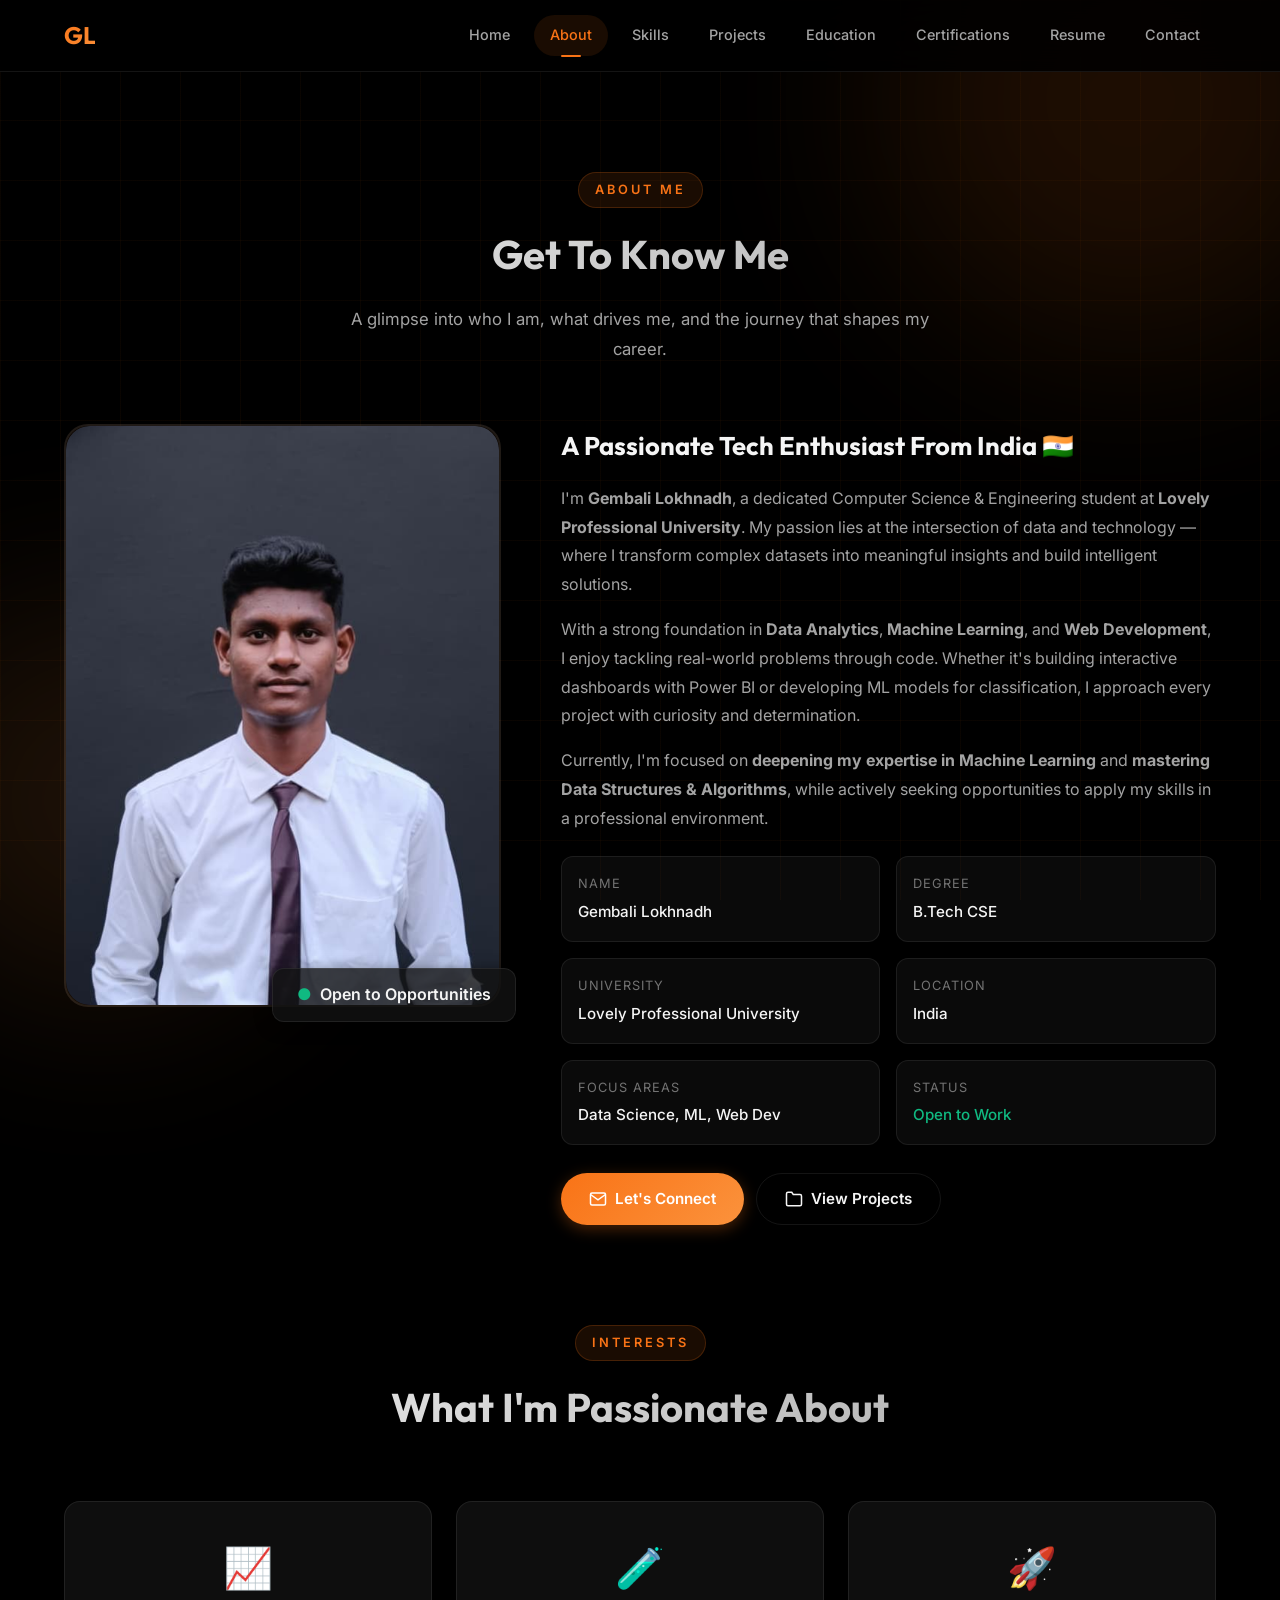
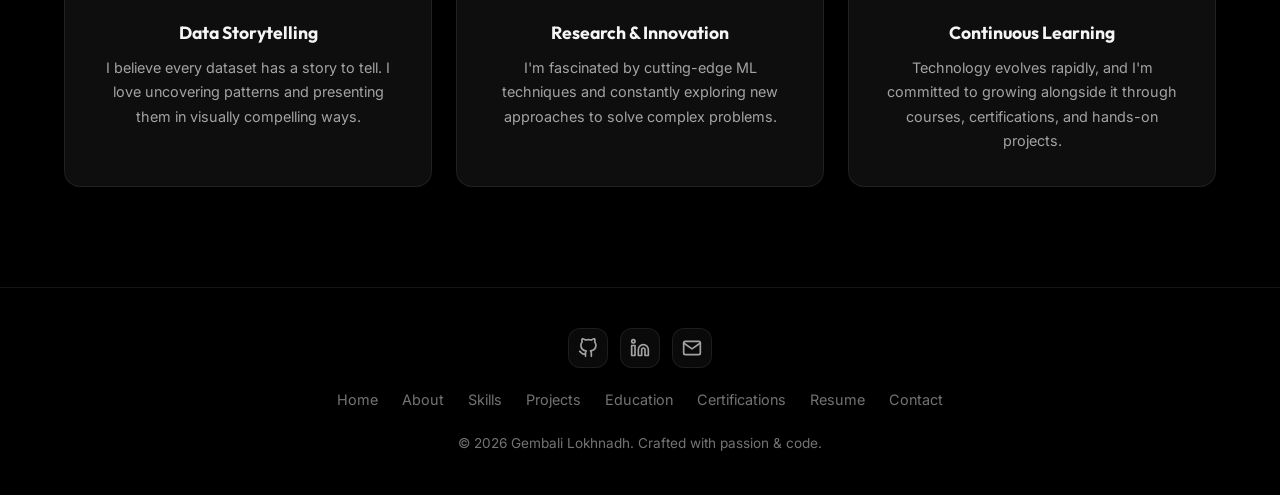
==== about.html @ dfb8ff68 "First commit" ====
<!DOCTYPE html>
<html lang="en">

<head>
    <meta charset="UTF-8">
    <meta name="viewport" content="width=device-width, initial-scale=1.0">
    <meta name="description"
        content="Learn more about Gembali Lokhnadh - a passionate Computer Science student specializing in Data Analytics, Machine Learning, and Web Development.">
    <title>About Me | Gembali Lokhnadh</title>
    <link rel="stylesheet" href="css/style.css">
</head>

<body>
    <div class="page-content">
        <section>
            <div class="container">
                <div class="section-header fade-in">
                    <span class="section-label">About Me</span>
                    <h1 class="section-title">Get To Know Me</h1>
                    <p class="section-subtitle">A glimpse into who I am, what drives me, and the journey that shapes my
                        career.</p>
                </div>

                <div class="about-grid">
                    <div class="about-image-wrap fade-in-left">
                        <div class="about-image">
                            <img src="assets/profile.jpg" alt="Gembali Lokhnadh"
                                style="width:100%;height:100%;object-fit:cover;border-radius:var(--radius-xl);">
                        </div>
                        <div class="about-image-badge">
                            <span style="color:var(--accent-green);">●</span>
                            Open to Opportunities
                        </div>
                    </div>

                    <div class="about-text fade-in-right">
                        <h3>A Passionate Tech Enthusiast From India 🇮🇳</h3>
                        <p>
                            I'm <strong>Gembali Lokhnadh</strong>, a dedicated Computer Science & Engineering student at
                            <strong>Lovely Professional University</strong>. My passion lies at the intersection of data
                            and technology — where I transform complex datasets into meaningful insights and build
                            intelligent solutions.
                        </p>
                        <p>
                            With a strong foundation in <strong>Data Analytics</strong>, <strong>Machine
                                Learning</strong>, and <strong>Web Development</strong>, I enjoy tackling
                            real-world problems through code. Whether it's building interactive dashboards with Power BI
                            or
                            developing ML models for classification, I approach every project with curiosity and
                            determination.
                        </p>
                        <p>
                            Currently, I'm focused on <strong>deepening my expertise in Machine Learning</strong> and
                            <strong>mastering Data Structures & Algorithms</strong>, while actively seeking
                            opportunities to apply my skills in a professional environment.
                        </p>

                        <div class="about-details-grid">
                            <div class="about-detail-item">
                                <div class="detail-label">Name</div>
                                <div class="detail-value">Gembali Lokhnadh</div>
                            </div>
                            <div class="about-detail-item">
                                <div class="detail-label">Degree</div>
                                <div class="detail-value">B.Tech CSE</div>
                            </div>
                            <div class="about-detail-item">
                                <div class="detail-label">University</div>
                                <div class="detail-value">Lovely Professional University</div>
                            </div>
                            <div class="about-detail-item">
                                <div class="detail-label">Location</div>
                                <div class="detail-value">India</div>
                            </div>
                            <div class="about-detail-item">
                                <div class="detail-label">Focus Areas</div>
                                <div class="detail-value">Data Science, ML, Web Dev</div>
                            </div>
                            <div class="about-detail-item">
                                <div class="detail-label">Status</div>
                                <div class="detail-value" style="color:var(--accent-green);">Open to Work</div>
                            </div>
                        </div>

                        <div style="display:flex;gap:12px;flex-wrap:wrap;">
                            <a href="contact.html" class="btn btn-primary">
                                <svg width="18" height="18" viewBox="0 0 24 24" fill="none" stroke="currentColor"
                                    stroke-width="2">
                                    <path
                                        d="M4 4h16c1.1 0 2 .9 2 2v12c0 1.1-.9 2-2 2H4c-1.1 0-2-.9-2-2V6c0-1.1.9-2 2-2z" />
                                    <polyline points="22,6 12,13 2,6" />
                                </svg>
                                Let's Connect
                            </a>
                            <a href="projects.html" class="btn btn-secondary">
                                <svg width="18" height="18" viewBox="0 0 24 24" fill="none" stroke="currentColor"
                                    stroke-width="2">
                                    <path
                                        d="M22 19a2 2 0 0 1-2 2H4a2 2 0 0 1-2-2V5a2 2 0 0 1 2-2h5l2 3h9a2 2 0 0 1 2 2z" />
                                </svg>
                                View Projects
                            </a>
                        </div>
                    </div>
                </div>
            </div>
        </section>

        <!-- Interests Section -->
        <section style="padding-top: 0;">
            <div class="container">
                <div class="section-header fade-in">
                    <span class="section-label">Interests</span>
                    <h2 class="section-title">What I'm Passionate About</h2>
                </div>
                <div class="grid-3 fade-in">
                    <div class="card" style="text-align:center;">
                        <div style="font-size:2.5rem;margin-bottom:16px;">📈</div>
                        <h3 style="font-family:var(--font-heading);font-size:1.1rem;margin-bottom:8px;">Data
                            Storytelling</h3>
                        <p style="font-size:0.9rem;color:var(--text-secondary);">I believe every dataset has a story to
                            tell. I love uncovering patterns and presenting them in visually compelling ways.</p>
                    </div>
                    <div class="card" style="text-align:center;">
                        <div style="font-size:2.5rem;margin-bottom:16px;">🧪</div>
                        <h3 style="font-family:var(--font-heading);font-size:1.1rem;margin-bottom:8px;">Research &
                            Innovation</h3>
                        <p style="font-size:0.9rem;color:var(--text-secondary);">I'm fascinated by cutting-edge ML
                            techniques and constantly exploring new approaches to solve complex problems.</p>
                    </div>
                    <div class="card" style="text-align:center;">
                        <div style="font-size:2.5rem;margin-bottom:16px;">🚀</div>
                        <h3 style="font-family:var(--font-heading);font-size:1.1rem;margin-bottom:8px;">Continuous
                            Learning</h3>
                        <p style="font-size:0.9rem;color:var(--text-secondary);">Technology evolves rapidly, and I'm
                            committed to growing alongside it through courses, certifications, and hands-on projects.
                        </p>
                    </div>
                </div>
            </div>
        </section>
    </div>

    <script src="js/nav.js"></script>
    <script src="js/main.js"></script>
</body>

</html>
---- css/style.css ----
/* ========================================
   PORTFOLIO DESIGN SYSTEM
   Gembali Lokhnadh - Professional Portfolio
   ======================================== */

/* Google Fonts */
@import url('https://fonts.googleapis.com/css2?family=Inter:wght@300;400;500;600;700&family=Outfit:wght@400;500;600;700;800&display=swap');

/* ========== CSS VARIABLES ========== */
:root {
  /* Colors */
  --bg-primary: #000000;
  --bg-secondary: #0a0a0a;
  --bg-card: rgba(18, 18, 18, 0.8);
  --bg-card-hover: rgba(30, 30, 30, 0.9);
  --bg-glass: rgba(255, 255, 255, 0.04);
  --bg-glass-border: rgba(255, 255, 255, 0.08);

  --text-primary: #f5f5f5;
  --text-secondary: #a3a3a3;
  --text-muted: #737373;

  --accent-cyan: #f97316;
  --accent-cyan-glow: rgba(249, 115, 22, 0.3);
  --accent-purple: #fb923c;
  --accent-purple-glow: rgba(251, 146, 60, 0.3);
  --accent-pink: #ea580c;
  --accent-green: #10b981;
  --accent-orange: #f97316;

  --gradient-main: linear-gradient(135deg, #f97316, #fb923c);
  --gradient-hero: linear-gradient(135deg, #000000 0%, #0a0a0a 50%, #050505 100%);
  --gradient-card: linear-gradient(145deg, rgba(249, 115, 22, 0.05), rgba(251, 146, 60, 0.05));

  /* Typography */
  --font-body: 'Inter', -apple-system, BlinkMacSystemFont, sans-serif;
  --font-heading: 'Outfit', 'Inter', sans-serif;

  /* Spacing */
  --nav-height: 72px;
  --section-padding: 100px 0;
  --container-width: 1200px;
  --container-padding: 0 24px;

  /* Borders & Radius */
  --radius-sm: 8px;
  --radius-md: 12px;
  --radius-lg: 16px;
  --radius-xl: 24px;
  --radius-full: 9999px;

  /* Shadows */
  --shadow-sm: 0 2px 8px rgba(0, 0, 0, 0.5);
  --shadow-md: 0 4px 16px rgba(0, 0, 0, 0.6);
  --shadow-lg: 0 8px 32px rgba(0, 0, 0, 0.7);
  --shadow-glow-cyan: 0 0 30px rgba(249, 115, 22, 0.15);
  --shadow-glow-purple: 0 0 30px rgba(251, 146, 60, 0.15);

  /* Transitions */
  --transition-fast: 0.2s ease;
  --transition-normal: 0.3s ease;
  --transition-slow: 0.5s ease;
}

/* ========== RESET & BASE ========== */
*,
*::before,
*::after {
  margin: 0;
  padding: 0;
  box-sizing: border-box;
}

html {
  scroll-behavior: smooth;
  font-size: 16px;
}

body {
  font-family: var(--font-body);
  background-color: var(--bg-primary);
  color: var(--text-primary);
  line-height: 1.7;
  overflow-x: hidden;
  min-height: 100vh;
}

a {
  text-decoration: none;
  color: inherit;
  transition: color var(--transition-fast);
}

img {
  max-width: 100%;
  display: block;
}

ul,
ol {
  list-style: none;
}

/* ========== BACKGROUND EFFECTS ========== */
.bg-grid {
  position: fixed;
  top: 0;
  left: 0;
  width: 100%;
  height: 100%;
  background-image:
    linear-gradient(rgba(249, 115, 22, 0.04) 1px, transparent 1px),
    linear-gradient(90deg, rgba(249, 115, 22, 0.04) 1px, transparent 1px);
  background-size: 60px 60px;
  z-index: 0;
  pointer-events: none;
}

.bg-glow {
  position: fixed;
  border-radius: 50%;
  filter: blur(100px);
  opacity: 0.4;
  pointer-events: none;
  z-index: 0;
}

.bg-glow-1 {
  width: 500px;
  height: 500px;
  background: var(--accent-cyan-glow);
  top: -150px;
  right: -100px;
  animation: float 8s ease-in-out infinite;
}

.bg-glow-2 {
  width: 400px;
  height: 400px;
  background: var(--accent-purple-glow);
  bottom: -100px;
  left: -100px;
  animation: float 10s ease-in-out infinite reverse;
}

@keyframes float {

  0%,
  100% {
    transform: translate(0, 0);
  }

  50% {
    transform: translate(30px, -30px);
  }
}

/* ========== NAVIGATION ========== */
.navbar {
  position: fixed;
  top: 0;
  left: 0;
  width: 100%;
  height: var(--nav-height);
  background: rgba(0, 0, 0, 0.85);
  backdrop-filter: blur(20px);
  -webkit-backdrop-filter: blur(20px);
  border-bottom: 1px solid var(--bg-glass-border);
  z-index: 1000;
  display: flex;
  align-items: center;
  transition: background var(--transition-normal);
}

.navbar .container {
  display: flex;
  align-items: center;
  justify-content: space-between;
  width: 100%;
}

.nav-logo {
  font-family: var(--font-heading);
  font-size: 1.5rem;
  font-weight: 700;
  background: var(--gradient-main);
  -webkit-background-clip: text;
  -webkit-text-fill-color: transparent;
  background-clip: text;
  letter-spacing: -0.5px;
}

.nav-links {
  display: flex;
  align-items: center;
  gap: 8px;
}

.nav-links a {
  padding: 8px 16px;
  font-size: 0.9rem;
  font-weight: 500;
  color: var(--text-secondary);
  border-radius: var(--radius-full);
  transition: all var(--transition-normal);
  position: relative;
}

.nav-links a:hover {
  color: var(--text-primary);
  background: var(--bg-glass);
}

.nav-links a.active {
  color: var(--accent-cyan);
  background: rgba(249, 115, 22, 0.1);
}

.nav-links a.active::after {
  content: '';
  position: absolute;
  bottom: -1px;
  left: 50%;
  transform: translateX(-50%);
  width: 20px;
  height: 2px;
  background: var(--accent-cyan);
  border-radius: 2px;
}

/* Mobile Menu */
.nav-toggle {
  display: none;
  flex-direction: column;
  gap: 5px;
  cursor: pointer;
  padding: 8px;
  z-index: 1001;
}

.nav-toggle span {
  width: 24px;
  height: 2px;
  background: var(--text-primary);
  border-radius: 2px;
  transition: all var(--transition-normal);
}

.nav-toggle.active span:nth-child(1) {
  transform: rotate(45deg) translate(5px, 5px);
}

.nav-toggle.active span:nth-child(2) {
  opacity: 0;
}

.nav-toggle.active span:nth-child(3) {
  transform: rotate(-45deg) translate(5px, -5px);
}

/* ========== LAYOUT ========== */
.container {
  max-width: var(--container-width);
  margin: 0 auto;
  padding: var(--container-padding);
}

.page-content {
  position: relative;
  z-index: 1;
  padding-top: var(--nav-height);
  min-height: 100vh;
}

section {
  padding: var(--section-padding);
}

.section-header {
  text-align: center;
  margin-bottom: 60px;
}

.section-label {
  display: inline-block;
  font-size: 0.8rem;
  font-weight: 600;
  text-transform: uppercase;
  letter-spacing: 3px;
  color: var(--accent-cyan);
  margin-bottom: 12px;
  padding: 6px 16px;
  background: rgba(249, 115, 22, 0.1);
  border-radius: var(--radius-full);
  border: 1px solid rgba(249, 115, 22, 0.2);
}

.section-title {
  font-family: var(--font-heading);
  font-size: 2.5rem;
  font-weight: 700;
  margin-bottom: 16px;
  background: linear-gradient(135deg, var(--text-primary), var(--text-secondary));
  -webkit-background-clip: text;
  -webkit-text-fill-color: transparent;
  background-clip: text;
}

.section-subtitle {
  font-size: 1.05rem;
  color: var(--text-secondary);
  max-width: 600px;
  margin: 0 auto;
  line-height: 1.8;
}

/* ========== CARDS ========== */
.card {
  background: var(--bg-card);
  border: 1px solid var(--bg-glass-border);
  border-radius: var(--radius-lg);
  padding: 32px;
  transition: all var(--transition-normal);
  position: relative;
  overflow: hidden;
}

.card::before {
  content: '';
  position: absolute;
  top: 0;
  left: 0;
  right: 0;
  height: 2px;
  background: var(--gradient-main);
  opacity: 0;
  transition: opacity var(--transition-normal);
}

.card:hover {
  background: var(--bg-card-hover);
  border-color: rgba(249, 115, 22, 0.2);
  transform: translateY(-4px);
  box-shadow: var(--shadow-glow-cyan);
}

.card:hover::before {
  opacity: 1;
}

/* ========== BUTTONS ========== */
.btn {
  display: inline-flex;
  align-items: center;
  gap: 8px;
  padding: 12px 28px;
  font-family: var(--font-body);
  font-size: 0.95rem;
  font-weight: 600;
  border: none;
  border-radius: var(--radius-full);
  cursor: pointer;
  transition: all var(--transition-normal);
  text-decoration: none;
}

.btn-primary {
  background: var(--gradient-main);
  color: white;
  box-shadow: 0 4px 15px rgba(249, 115, 22, 0.3);
}

.btn-primary:hover {
  transform: translateY(-2px);
  box-shadow: 0 6px 25px rgba(249, 115, 22, 0.4);
}

.btn-secondary {
  background: transparent;
  color: var(--text-primary);
  border: 1px solid var(--bg-glass-border);
  backdrop-filter: blur(10px);
}

.btn-secondary:hover {
  background: var(--bg-glass);
  border-color: var(--accent-cyan);
  color: var(--accent-cyan);
}

.btn-icon {
  width: 44px;
  height: 44px;
  padding: 0;
  display: inline-flex;
  align-items: center;
  justify-content: center;
  border-radius: var(--radius-md);
  background: var(--bg-glass);
  border: 1px solid var(--bg-glass-border);
  color: var(--text-secondary);
  cursor: pointer;
  transition: all var(--transition-normal);
}

.btn-icon:hover {
  background: rgba(249, 115, 22, 0.1);
  border-color: var(--accent-cyan);
  color: var(--accent-cyan);
}

/* ========== TAGS ========== */
.tag {
  display: inline-block;
  padding: 4px 12px;
  font-size: 0.8rem;
  font-weight: 500;
  border-radius: var(--radius-full);
  background: rgba(249, 115, 22, 0.1);
  color: var(--accent-cyan);
  border: 1px solid rgba(249, 115, 22, 0.15);
  transition: all var(--transition-fast);
}

.tag:hover {
  background: rgba(249, 115, 22, 0.2);
}

.tag-purple {
  background: rgba(251, 146, 60, 0.1);
  color: var(--accent-purple);
  border-color: rgba(251, 146, 60, 0.15);
}

.tag-green {
  background: rgba(16, 185, 129, 0.1);
  color: var(--accent-green);
  border-color: rgba(16, 185, 129, 0.15);
}

.tag-orange {
  background: rgba(249, 115, 22, 0.12);
  color: var(--accent-orange);
  border-color: rgba(249, 115, 22, 0.2);
}

.tag-pink {
  background: rgba(234, 88, 12, 0.1);
  color: var(--accent-pink);
  border-color: rgba(234, 88, 12, 0.15);
}

/* ========== PROGRESS BARS ========== */
.progress-container {
  margin-bottom: 20px;
}

.progress-header {
  display: flex;
  justify-content: space-between;
  margin-bottom: 8px;
}

.progress-label {
  font-size: 0.9rem;
  font-weight: 500;
  color: var(--text-primary);
}

.progress-value {
  font-size: 0.85rem;
  color: var(--accent-cyan);
  font-weight: 600;
}

.progress-bar {
  width: 100%;
  height: 6px;
  background: rgba(255, 255, 255, 0.06);
  border-radius: var(--radius-full);
  overflow: hidden;
}

.progress-fill {
  height: 100%;
  border-radius: var(--radius-full);
  background: var(--gradient-main);
  width: 0;
  transition: width 1.5s ease;
}

/* ========== TIMELINE ========== */
.timeline {
  position: relative;
  padding-left: 40px;
}

.timeline::before {
  content: '';
  position: absolute;
  left: 15px;
  top: 0;
  bottom: 0;
  width: 2px;
  background: linear-gradient(to bottom, var(--accent-cyan), var(--accent-purple));
}

.timeline-item {
  position: relative;
  margin-bottom: 40px;
}

.timeline-item::before {
  content: '';
  position: absolute;
  left: -33px;
  top: 6px;
  width: 14px;
  height: 14px;
  border-radius: 50%;
  background: var(--bg-primary);
  border: 3px solid var(--accent-cyan);
  z-index: 1;
}

.timeline-item:nth-child(even)::before {
  border-color: var(--accent-purple);
}

.timeline-date {
  font-size: 0.85rem;
  color: var(--accent-cyan);
  font-weight: 600;
  margin-bottom: 4px;
  letter-spacing: 0.5px;
}

.timeline-title {
  font-family: var(--font-heading);
  font-size: 1.25rem;
  font-weight: 600;
  margin-bottom: 4px;
}

.timeline-subtitle {
  font-size: 0.95rem;
  color: var(--text-secondary);
  margin-bottom: 8px;
}

.timeline-desc {
  font-size: 0.9rem;
  color: var(--text-muted);
  line-height: 1.7;
}

/* ========== FORM ========== */
.form-group {
  margin-bottom: 20px;
}

.form-label {
  display: block;
  font-size: 0.9rem;
  font-weight: 500;
  color: var(--text-secondary);
  margin-bottom: 8px;
}

.form-input,
.form-textarea {
  width: 100%;
  padding: 14px 18px;
  font-family: var(--font-body);
  font-size: 0.95rem;
  color: var(--text-primary);
  background: var(--bg-glass);
  border: 1px solid var(--bg-glass-border);
  border-radius: var(--radius-md);
  outline: none;
  transition: all var(--transition-normal);
}

.form-input:focus,
.form-textarea:focus {
  border-color: var(--accent-cyan);
  box-shadow: 0 0 0 3px rgba(249, 115, 22, 0.1);
}

.form-textarea {
  resize: vertical;
  min-height: 140px;
}

.form-input::placeholder,
.form-textarea::placeholder {
  color: var(--text-muted);
}

/* ========== FOOTER ========== */
.footer {
  padding: 40px 0;
  border-top: 1px solid var(--bg-glass-border);
  text-align: center;
  position: relative;
  z-index: 1;
}

.footer-content {
  display: flex;
  flex-direction: column;
  align-items: center;
  gap: 20px;
}

.footer-links {
  display: flex;
  gap: 24px;
}

.footer-links a {
  color: var(--text-muted);
  font-size: 0.9rem;
  transition: color var(--transition-fast);
}

.footer-links a:hover {
  color: var(--accent-cyan);
}

.footer-social {
  display: flex;
  gap: 12px;
}

.footer-social a {
  width: 40px;
  height: 40px;
  display: flex;
  align-items: center;
  justify-content: center;
  border-radius: var(--radius-md);
  background: var(--bg-glass);
  border: 1px solid var(--bg-glass-border);
  color: var(--text-secondary);
  transition: all var(--transition-normal);
}

.footer-social a:hover {
  background: rgba(249, 115, 22, 0.1);
  border-color: var(--accent-cyan);
  color: var(--accent-cyan);
  transform: translateY(-2px);
}

.footer-copyright {
  font-size: 0.85rem;
  color: var(--text-muted);
}

/* ========== ANIMATIONS ========== */
.fade-in {
  opacity: 0;
  transform: translateY(30px);
  transition: opacity 0.6s ease, transform 0.6s ease;
}

.fade-in.visible {
  opacity: 1;
  transform: translateY(0);
}

.fade-in-left {
  opacity: 0;
  transform: translateX(-30px);
  transition: opacity 0.6s ease, transform 0.6s ease;
}

.fade-in-left.visible {
  opacity: 1;
  transform: translateX(0);
}

.fade-in-right {
  opacity: 0;
  transform: translateX(30px);
  transition: opacity 0.6s ease, transform 0.6s ease;
}

.fade-in-right.visible {
  opacity: 1;
  transform: translateX(0);
}

.scale-in {
  opacity: 0;
  transform: scale(0.9);
  transition: opacity 0.5s ease, transform 0.5s ease;
}

.scale-in.visible {
  opacity: 1;
  transform: scale(1);
}

/* Staggered delay classes */
.delay-1 {
  transition-delay: 0.1s;
}

.delay-2 {
  transition-delay: 0.2s;
}

.delay-3 {
  transition-delay: 0.3s;
}

.delay-4 {
  transition-delay: 0.4s;
}

.delay-5 {
  transition-delay: 0.5s;
}

.delay-6 {
  transition-delay: 0.6s;
}

/* ========== HERO SECTION ========== */
.hero {
  min-height: calc(100vh - var(--nav-height));
  display: flex;
  align-items: center;
  position: relative;
  overflow: hidden;
}

.hero-content {
  display: grid;
  grid-template-columns: 1fr 1fr;
  gap: 60px;
  align-items: center;
}

.hero-text {
  z-index: 1;
}

.hero-greeting {
  font-size: 1.1rem;
  color: var(--accent-cyan);
  font-weight: 500;
  margin-bottom: 8px;
  display: flex;
  align-items: center;
  gap: 8px;
}

.hero-greeting .wave {
  display: inline-block;
  animation: wave 2.5s infinite;
  transform-origin: 70% 70%;
}

@keyframes wave {

  0%,
  100% {
    transform: rotate(0deg);
  }

  10% {
    transform: rotate(14deg);
  }

  20% {
    transform: rotate(-8deg);
  }

  30% {
    transform: rotate(14deg);
  }

  40% {
    transform: rotate(-4deg);
  }

  50% {
    transform: rotate(10deg);
  }

  60%,
  100% {
    transform: rotate(0deg);
  }
}

.hero-name {
  font-family: var(--font-heading);
  font-size: 3.5rem;
  font-weight: 800;
  line-height: 1.1;
  margin-bottom: 8px;
}

.hero-name .gradient-text {
  background: var(--gradient-main);
  -webkit-background-clip: text;
  -webkit-text-fill-color: transparent;
  background-clip: text;
}

.hero-role {
  font-size: 1.3rem;
  color: var(--text-secondary);
  margin-bottom: 20px;
  min-height: 36px;
}

.hero-role .cursor {
  display: inline-block;
  width: 2px;
  height: 1.2em;
  background: var(--accent-cyan);
  margin-left: 2px;
  animation: blink 1s infinite;
  vertical-align: text-bottom;
}

@keyframes blink {

  0%,
  100% {
    opacity: 1;
  }

  50% {
    opacity: 0;
  }
}

.hero-desc {
  font-size: 1.05rem;
  color: var(--text-secondary);
  margin-bottom: 32px;
  line-height: 1.8;
  max-width: 500px;
}

.hero-buttons {
  display: flex;
  gap: 16px;
  margin-bottom: 32px;
}

.hero-stats {
  display: flex;
  gap: 40px;
}

.hero-stat {
  text-align: center;
}

.hero-stat-number {
  font-family: var(--font-heading);
  font-size: 2rem;
  font-weight: 700;
  background: var(--gradient-main);
  -webkit-background-clip: text;
  -webkit-text-fill-color: transparent;
  background-clip: text;
}

.hero-stat-label {
  font-size: 0.8rem;
  color: var(--text-muted);
  text-transform: uppercase;
  letter-spacing: 1px;
}

/* Hero Visual */
.hero-visual {
  display: flex;
  justify-content: center;
  align-items: center;
}

.hero-avatar-wrap {
  position: relative;
  width: 380px;
  height: 380px;
}

.hero-avatar-ring {
  position: absolute;
  inset: 0;
  border-radius: 50%;
  border: 2px solid transparent;
  background: conic-gradient(var(--accent-cyan), var(--accent-purple), var(--accent-pink), var(--accent-cyan)) border-box;
  -webkit-mask: linear-gradient(#fff 0 0) padding-box, linear-gradient(#fff 0 0);
  -webkit-mask-composite: xor;
  mask-composite: exclude;
  animation: spin 6s linear infinite;
}

@keyframes spin {
  to {
    transform: rotate(360deg);
  }
}

.hero-avatar {
  width: 100%;
  height: 100%;
  border-radius: 50%;
  background: var(--gradient-card);
  display: flex;
  align-items: center;
  justify-content: center;
  font-size: 8rem;
  font-family: var(--font-heading);
  font-weight: 800;
  background: var(--gradient-main);
  -webkit-background-clip: text;
  -webkit-text-fill-color: transparent;
  background-clip: text;
  border: 4px solid var(--bg-secondary);
}

.hero-floating-badge {
  position: absolute;
  padding: 10px 18px;
  background: var(--bg-card);
  border: 1px solid var(--bg-glass-border);
  border-radius: var(--radius-md);
  font-size: 0.85rem;
  font-weight: 500;
  display: flex;
  align-items: center;
  gap: 8px;
  box-shadow: var(--shadow-md);
  backdrop-filter: blur(10px);
  animation: float 4s ease-in-out infinite;
}

.hero-floating-badge:nth-child(2) {
  top: 20px;
  right: -20px;
  animation-delay: 0s;
}

.hero-floating-badge:nth-child(3) {
  bottom: 60px;
  left: -30px;
  animation-delay: 1s;
}

.hero-floating-badge:nth-child(4) {
  bottom: -10px;
  right: 20px;
  animation-delay: 2s;
}

.badge-icon {
  font-size: 1.2rem;
}

/* ========== GRID LAYOUTS ========== */
.grid-2 {
  display: grid;
  grid-template-columns: repeat(2, 1fr);
  gap: 24px;
}

.grid-3 {
  display: grid;
  grid-template-columns: repeat(3, 1fr);
  gap: 24px;
}

.grid-4 {
  display: grid;
  grid-template-columns: repeat(4, 1fr);
  gap: 24px;
}

/* ========== PROJECT CARDS ========== */
.project-card {
  background: var(--bg-card);
  border: 1px solid var(--bg-glass-border);
  border-radius: var(--radius-lg);
  overflow: hidden;
  transition: all var(--transition-normal);
}

.project-card:hover {
  transform: translateY(-8px);
  border-color: rgba(249, 115, 22, 0.3);
  box-shadow: var(--shadow-glow-cyan);
}

.project-card-image {
  height: 200px;
  background: var(--gradient-card);
  position: relative;
  overflow: hidden;
  display: flex;
  align-items: center;
  justify-content: center;
}

.project-card-image img {
  width: 100%;
  height: 100%;
  object-fit: cover;
  transition: transform var(--transition-slow);
}

.project-card:hover .project-card-image img {
  transform: scale(1.05);
}

.project-card-image .project-icon {
  font-size: 3.5rem;
  opacity: 0.6;
}

.project-card-body {
  padding: 24px;
}

.project-card-title {
  font-family: var(--font-heading);
  font-size: 1.2rem;
  font-weight: 600;
  margin-bottom: 8px;
}

.project-card-desc {
  font-size: 0.9rem;
  color: var(--text-secondary);
  margin-bottom: 16px;
  line-height: 1.7;
}

.project-card-tags {
  display: flex;
  flex-wrap: wrap;
  gap: 8px;
  margin-bottom: 16px;
}

.project-card-links {
  display: flex;
  gap: 12px;
}

/* ========== CERTIFICATION CARDS ========== */
.cert-card {
  background: var(--bg-card);
  border: 1px solid var(--bg-glass-border);
  border-radius: var(--radius-lg);
  padding: 32px;
  display: flex;
  gap: 24px;
  align-items: flex-start;
  transition: all var(--transition-normal);
}

.cert-card:hover {
  background: var(--bg-card-hover);
  border-color: rgba(249, 115, 22, 0.2);
  transform: translateY(-4px);
  box-shadow: var(--shadow-glow-cyan);
}

.cert-icon {
  width: 64px;
  height: 64px;
  border-radius: var(--radius-md);
  background: rgba(249, 115, 22, 0.1);
  border: 1px solid rgba(249, 115, 22, 0.2);
  display: flex;
  align-items: center;
  justify-content: center;
  font-size: 1.8rem;
  flex-shrink: 0;
}

.cert-info h3 {
  font-family: var(--font-heading);
  font-size: 1.15rem;
  font-weight: 600;
  margin-bottom: 4px;
}

.cert-info .cert-org {
  font-size: 0.95rem;
  color: var(--accent-cyan);
  margin-bottom: 4px;
}

.cert-info .cert-date {
  font-size: 0.85rem;
  color: var(--text-muted);
  margin-bottom: 12px;
}

/* ========== CONTACT INFO ========== */
.contact-grid {
  display: grid;
  grid-template-columns: 1fr 1.2fr;
  gap: 40px;
}

.contact-info-item {
  display: flex;
  gap: 16px;
  align-items: flex-start;
  margin-bottom: 28px;
}

.contact-info-icon {
  width: 48px;
  height: 48px;
  border-radius: var(--radius-md);
  background: rgba(249, 115, 22, 0.1);
  border: 1px solid rgba(249, 115, 22, 0.2);
  display: flex;
  align-items: center;
  justify-content: center;
  font-size: 1.2rem;
  flex-shrink: 0;
}

.contact-info-text h4 {
  font-size: 0.85rem;
  text-transform: uppercase;
  letter-spacing: 1px;
  color: var(--text-muted);
  margin-bottom: 4px;
}

.contact-info-text p {
  font-size: 1rem;
  color: var(--text-primary);
}

/* ========== SKILL GRID ========== */
.skill-category {
  margin-bottom: 48px;
}

.skill-category-title {
  font-family: var(--font-heading);
  font-size: 1.3rem;
  font-weight: 600;
  margin-bottom: 8px;
  display: flex;
  align-items: center;
  gap: 10px;
}

.skill-category-icon {
  font-size: 1.4rem;
}

.skill-category-desc {
  font-size: 0.9rem;
  color: var(--text-secondary);
  margin-bottom: 24px;
}

.skills-tags-grid {
  display: flex;
  flex-wrap: wrap;
  gap: 12px;
}

.skill-tag-item {
  padding: 10px 20px;
  background: var(--bg-card);
  border: 1px solid var(--bg-glass-border);
  border-radius: var(--radius-md);
  font-size: 0.9rem;
  font-weight: 500;
  color: var(--text-primary);
  display: flex;
  align-items: center;
  gap: 8px;
  transition: all var(--transition-normal);
}

.skill-tag-item:hover {
  border-color: var(--accent-cyan);
  background: rgba(249, 115, 22, 0.05);
  transform: translateY(-2px);
  box-shadow: var(--shadow-glow-cyan);
}

.skill-tag-item .skill-dot {
  width: 8px;
  height: 8px;
  border-radius: 50%;
  background: var(--accent-cyan);
}

/* ========== ABOUT PAGE ========== */
.about-grid {
  display: grid;
  grid-template-columns: 1fr 1.5fr;
  gap: 60px;
  align-items: start;
}

.about-image-wrap {
  position: relative;
}

.about-image {
  width: 100%;
  aspect-ratio: 3/4;
  border-radius: var(--radius-xl);
  background: var(--gradient-card);
  border: 2px solid var(--bg-glass-border);
  display: flex;
  align-items: center;
  justify-content: center;
  font-size: 10rem;
  overflow: hidden;
}

.about-image-badge {
  position: absolute;
  bottom: -15px;
  right: -15px;
  padding: 12px 24px;
  background: var(--bg-card);
  border: 1px solid var(--bg-glass-border);
  border-radius: var(--radius-md);
  box-shadow: var(--shadow-md);
  display: flex;
  align-items: center;
  gap: 8px;
  font-weight: 600;
}

.about-text h3 {
  font-family: var(--font-heading);
  font-size: 1.6rem;
  font-weight: 700;
  margin-bottom: 16px;
}

.about-text p {
  color: var(--text-secondary);
  margin-bottom: 16px;
  line-height: 1.8;
}

.about-details-grid {
  display: grid;
  grid-template-columns: repeat(2, 1fr);
  gap: 16px;
  margin-top: 24px;
  margin-bottom: 28px;
}

.about-detail-item {
  padding: 16px;
  background: var(--bg-glass);
  border: 1px solid var(--bg-glass-border);
  border-radius: var(--radius-md);
}

.about-detail-item .detail-label {
  font-size: 0.8rem;
  text-transform: uppercase;
  letter-spacing: 1px;
  color: var(--text-muted);
  margin-bottom: 4px;
}

.about-detail-item .detail-value {
  font-size: 0.95rem;
  font-weight: 500;
  color: var(--text-primary);
}

/* ========== FILTER BUTTONS ========== */
.filter-buttons {
  display: flex;
  flex-wrap: wrap;
  justify-content: center;
  gap: 12px;
  margin-bottom: 40px;
}

.filter-btn {
  padding: 8px 20px;
  font-family: var(--font-body);
  font-size: 0.85rem;
  font-weight: 500;
  background: var(--bg-glass);
  border: 1px solid var(--bg-glass-border);
  border-radius: var(--radius-full);
  color: var(--text-secondary);
  cursor: pointer;
  transition: all var(--transition-normal);
}

.filter-btn:hover,
.filter-btn.active {
  background: rgba(249, 115, 22, 0.1);
  border-color: var(--accent-cyan);
  color: var(--accent-cyan);
}

/* ========== SUCCESS MESSAGE ========== */
.success-message {
  display: none;
  padding: 16px 24px;
  background: rgba(16, 185, 129, 0.1);
  border: 1px solid rgba(16, 185, 129, 0.3);
  border-radius: var(--radius-md);
  color: var(--accent-green);
  text-align: center;
  font-weight: 500;
  margin-top: 16px;
}

.success-message.show {
  display: block;
  animation: slideUp 0.3s ease;
}

@keyframes slideUp {
  from {
    opacity: 0;
    transform: translateY(10px);
  }

  to {
    opacity: 1;
    transform: translateY(0);
  }
}

/* ========== RESPONSIVE ========== */
@media (max-width: 1024px) {
  .hero-content {
    grid-template-columns: 1fr;
    text-align: center;
    gap: 40px;
  }

  .hero-desc {
    max-width: 100%;
    margin: 0 auto 32px;
  }

  .hero-buttons {
    justify-content: center;
  }

  .hero-stats {
    justify-content: center;
  }

  .hero-visual {
    order: -1;
  }

  .hero-avatar-wrap {
    width: 280px;
    height: 280px;
  }

  .grid-3 {
    grid-template-columns: repeat(2, 1fr);
  }

  .about-grid {
    grid-template-columns: 1fr;
    gap: 40px;
  }

  .contact-grid {
    grid-template-columns: 1fr;
  }
}

@media (max-width: 768px) {
  :root {
    --section-padding: 60px 0;
    --nav-height: 64px;
  }

  .nav-links {
    position: fixed;
    top: 0;
    right: -100%;
    width: 280px;
    height: 100vh;
    background: rgba(0, 0, 0, 0.98);
    backdrop-filter: blur(20px);
    flex-direction: column;
    padding: 100px 32px 40px;
    gap: 8px;
    border-left: 1px solid var(--bg-glass-border);
    transition: right var(--transition-normal);
  }

  .nav-links.open {
    right: 0;
  }

  .nav-links a {
    width: 100%;
    padding: 12px 16px;
    font-size: 1rem;
  }

  .nav-toggle {
    display: flex;
  }

  .hero-name {
    font-size: 2.5rem;
  }

  .hero-role {
    font-size: 1.1rem;
  }

  .hero-stats {
    flex-direction: column;
    gap: 16px;
  }

  .section-title {
    font-size: 2rem;
  }

  .grid-2,
  .grid-3,
  .grid-4 {
    grid-template-columns: 1fr;
  }

  .about-details-grid {
    grid-template-columns: 1fr;
  }

  .hero-floating-badge {
    display: none;
  }

  .cert-card {
    flex-direction: column;
    text-align: center;
    align-items: center;
  }
}

@media (max-width: 480px) {
  .hero-name {
    font-size: 2rem;
  }

  .hero-buttons {
    flex-direction: column;
    align-items: center;
  }

  .hero-avatar-wrap {
    width: 220px;
    height: 220px;
  }

  .card {
    padding: 24px;
  }

  .section-title {
    font-size: 1.75rem;
  }

  .filter-buttons {
    gap: 8px;
  }
}

/* ========== SCROLLBAR ========== */
::-webkit-scrollbar {
  width: 8px;
}

::-webkit-scrollbar-track {
  background: var(--bg-primary);
}

::-webkit-scrollbar-thumb {
  background: var(--bg-glass-border);
  border-radius: 4px;
}

::-webkit-scrollbar-thumb:hover {
  background: var(--accent-cyan);
}

/* ========== SELECTION ========== */
::selection {
  background: rgba(249, 115, 22, 0.3);
  color: var(--text-primary);
}
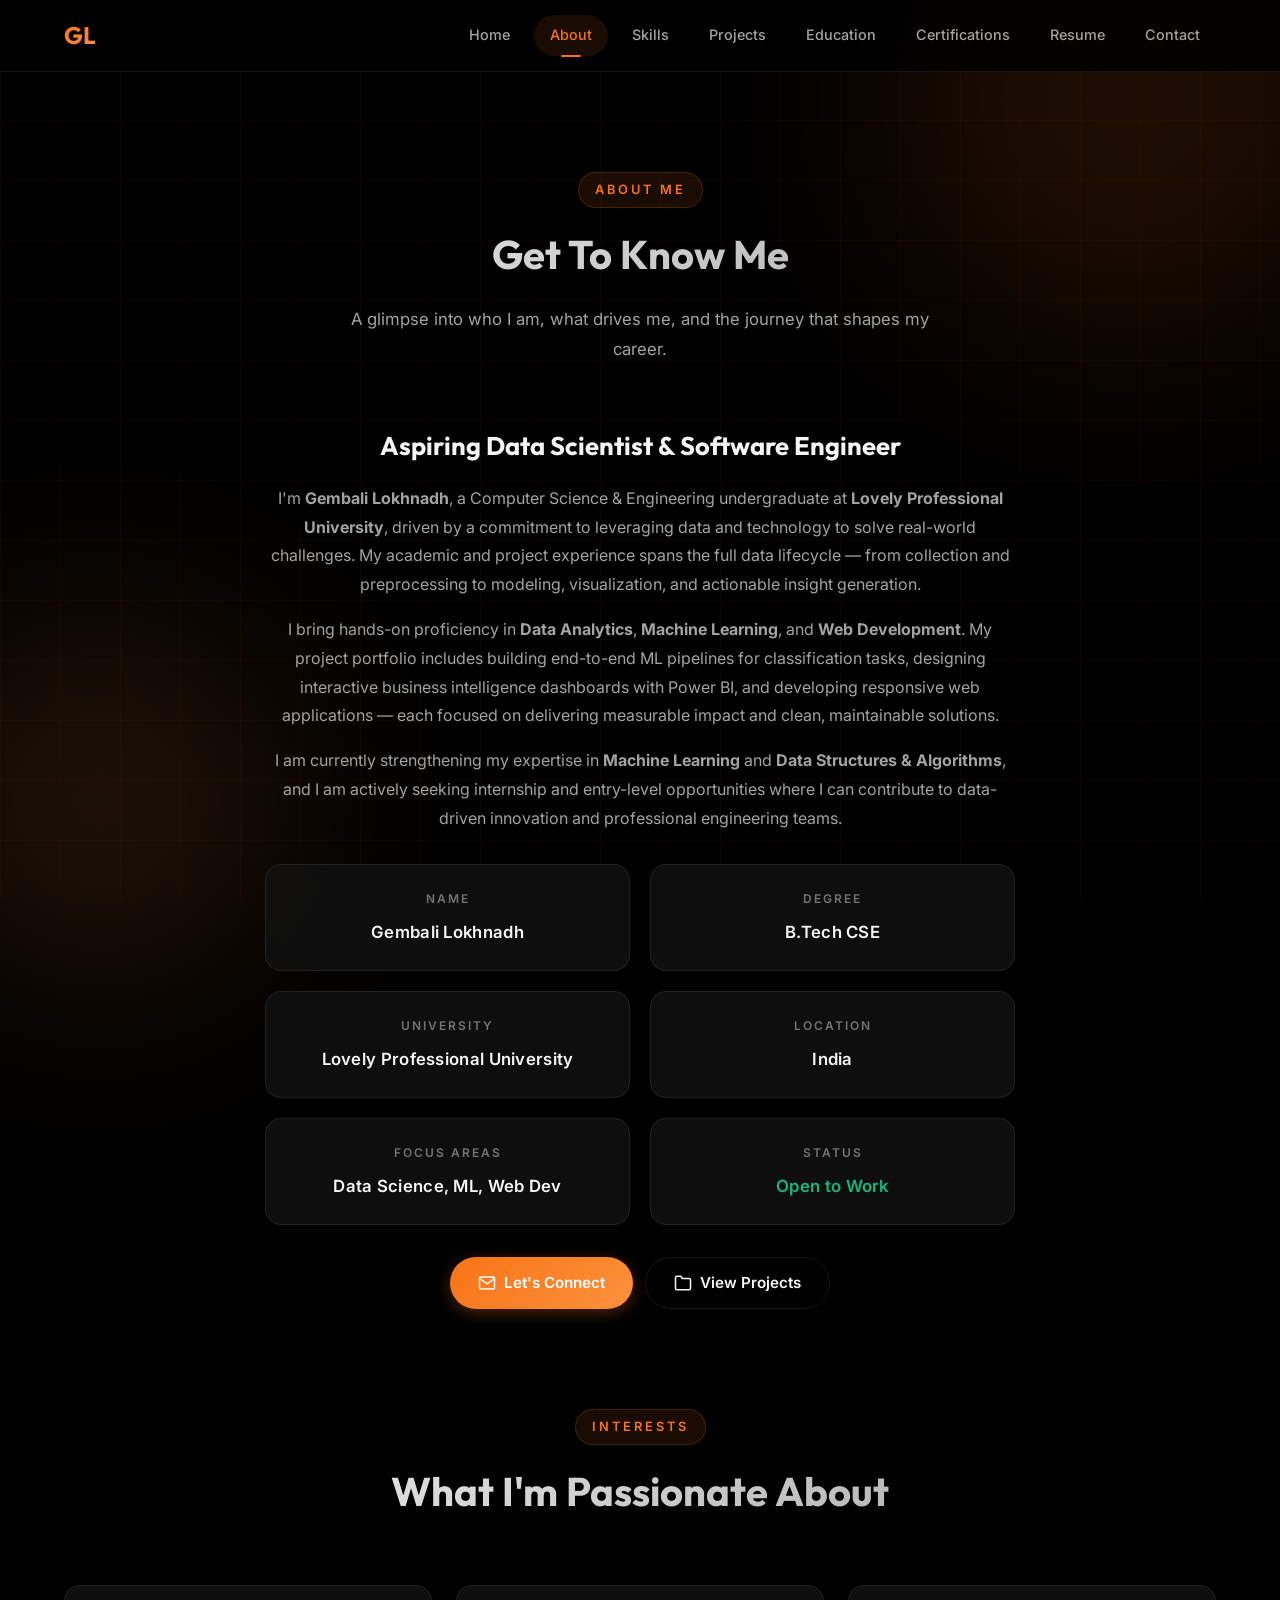
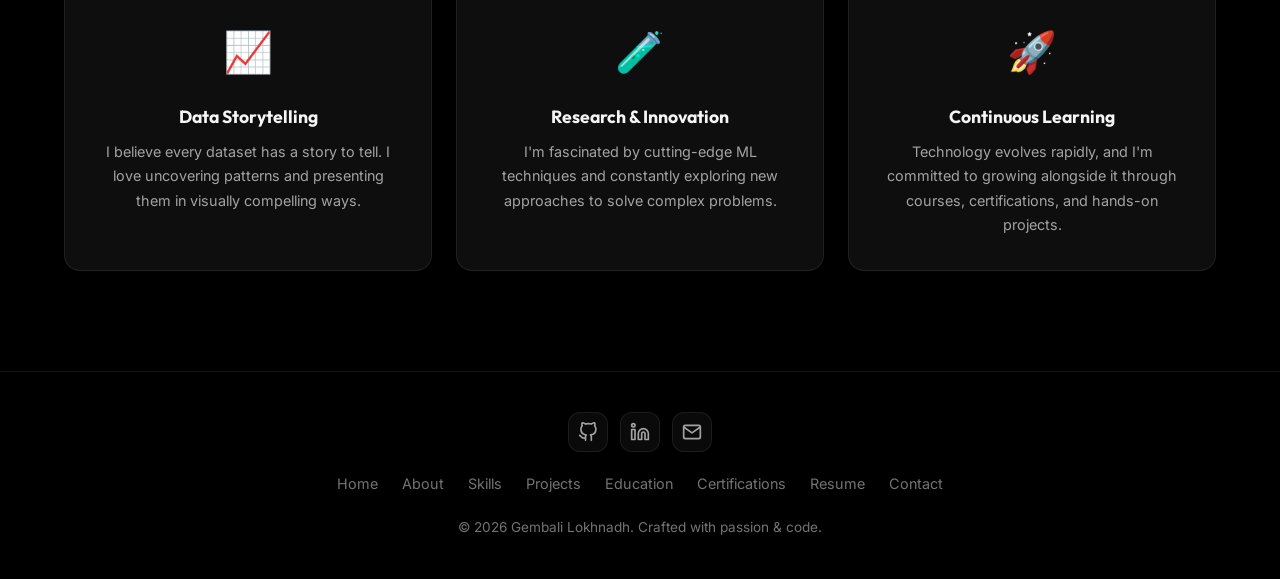
==== commit 31ecf6a1: "updated portfolio" ====
--- a/about.html
+++ b/about.html
@@ -7,6 +7,7 @@
     <meta name="description"
         content="Learn more about Gembali Lokhnadh - a passionate Computer Science student specializing in Data Analytics, Machine Learning, and Web Development.">
     <title>About Me | Gembali Lokhnadh</title>
+    <link rel="icon" type="image/svg+xml" href="favicon.svg">
     <link rel="stylesheet" href="css/style.css">
 </head>
 
@@ -21,38 +22,28 @@
                         career.</p>
                 </div>
 
-                <div class="about-grid">
-                    <div class="about-image-wrap fade-in-left">
-                        <div class="about-image">
-                            <img src="assets/profile.jpg" alt="Gembali Lokhnadh"
-                                style="width:100%;height:100%;object-fit:cover;border-radius:var(--radius-xl);">
-                        </div>
-                        <div class="about-image-badge">
-                            <span style="color:var(--accent-green);">●</span>
-                            Open to Opportunities
-                        </div>
-                    </div>
-
-                    <div class="about-text fade-in-right">
-                        <h3>A Passionate Tech Enthusiast From India 🇮🇳</h3>
+                <div style="max-width:750px;margin:0 auto;">
+                    <div class="about-text fade-in" style="text-align:center;">
+                        <h3>Aspiring Data Scientist & Software Engineer</h3>
                         <p>
-                            I'm <strong>Gembali Lokhnadh</strong>, a dedicated Computer Science & Engineering student at
-                            <strong>Lovely Professional University</strong>. My passion lies at the intersection of data
-                            and technology — where I transform complex datasets into meaningful insights and build
-                            intelligent solutions.
+                            I'm <strong>Gembali Lokhnadh</strong>, a Computer Science & Engineering undergraduate at
+                            <strong>Lovely Professional University</strong>, driven by a commitment to leveraging data
+                            and technology to solve real-world challenges. My academic and project experience spans the
+                            full data lifecycle — from collection and preprocessing to modeling, visualization, and
+                            actionable insight generation.
                         </p>
                         <p>
-                            With a strong foundation in <strong>Data Analytics</strong>, <strong>Machine
-                                Learning</strong>, and <strong>Web Development</strong>, I enjoy tackling
-                            real-world problems through code. Whether it's building interactive dashboards with Power BI
-                            or
-                            developing ML models for classification, I approach every project with curiosity and
-                            determination.
+                            I bring hands-on proficiency in <strong>Data Analytics</strong>, <strong>Machine
+                                Learning</strong>, and <strong>Web Development</strong>. My project portfolio includes
+                            building end-to-end ML pipelines for classification tasks, designing interactive
+                            business intelligence dashboards with Power BI, and developing responsive web applications —
+                            each focused on delivering measurable impact and clean, maintainable solutions.
                         </p>
                         <p>
-                            Currently, I'm focused on <strong>deepening my expertise in Machine Learning</strong> and
-                            <strong>mastering Data Structures & Algorithms</strong>, while actively seeking
-                            opportunities to apply my skills in a professional environment.
+                            I am currently strengthening my expertise in <strong>Machine Learning</strong> and
+                            <strong>Data Structures & Algorithms</strong>, and I am actively seeking internship
+                            and entry-level opportunities where I can contribute to data-driven innovation and
+                            professional engineering teams.
                         </p>
 
                         <div class="about-details-grid">
@@ -82,7 +73,7 @@
                             </div>
                         </div>
 
-                        <div style="display:flex;gap:12px;flex-wrap:wrap;">
+                        <div style="display:flex;gap:12px;flex-wrap:wrap;justify-content:center;">
                             <a href="contact.html" class="btn btn-primary">
                                 <svg width="18" height="18" viewBox="0 0 24 24" fill="none" stroke="currentColor"
                                     stroke-width="2">
--- a/css/style.css
+++ b/css/style.css
@@ -1264,30 +1264,64 @@
 .about-details-grid {
   display: grid;
   grid-template-columns: repeat(2, 1fr);
-  gap: 16px;
-  margin-top: 24px;
-  margin-bottom: 28px;
+  gap: 20px;
+  margin-top: 32px;
+  margin-bottom: 32px;
 }
 
 .about-detail-item {
-  padding: 16px;
-  background: var(--bg-glass);
+  padding: 24px 16px;
+  background: var(--bg-card);
   border: 1px solid var(--bg-glass-border);
-  border-radius: var(--radius-md);
+  border-radius: var(--radius-lg);
+  text-align: center;
+  transition: all var(--transition-normal);
+  position: relative;
+  overflow: hidden;
+  display: flex;
+  flex-direction: column;
+  justify-content: center;
+  align-items: center;
+  backdrop-filter: blur(10px);
+}
+
+.about-detail-item::before {
+  content: '';
+  position: absolute;
+  top: 0;
+  left: 0;
+  right: 0;
+  height: 2px;
+  background: var(--gradient-main);
+  opacity: 0;
+  transition: opacity var(--transition-normal);
+}
+
+.about-detail-item:hover {
+  background: var(--bg-card-hover);
+  border-color: rgba(249, 115, 22, 0.2);
+  transform: translateY(-4px);
+  box-shadow: 0 10px 30px rgba(0, 0, 0, 0.5), inset 0 0 20px rgba(249, 115, 22, 0.05);
+}
+
+.about-detail-item:hover::before {
+  opacity: 1;
 }
 
 .about-detail-item .detail-label {
-  font-size: 0.8rem;
+  font-size: 0.75rem;
   text-transform: uppercase;
-  letter-spacing: 1px;
+  letter-spacing: 2px;
   color: var(--text-muted);
-  margin-bottom: 4px;
+  margin-bottom: 8px;
+  font-weight: 600;
 }
 
 .about-detail-item .detail-value {
-  font-size: 0.95rem;
-  font-weight: 500;
+  font-size: 1.05rem;
+  font-weight: 600;
   color: var(--text-primary);
+  letter-spacing: 0.3px;
 }
 
 /* ========== FILTER BUTTONS ========== */
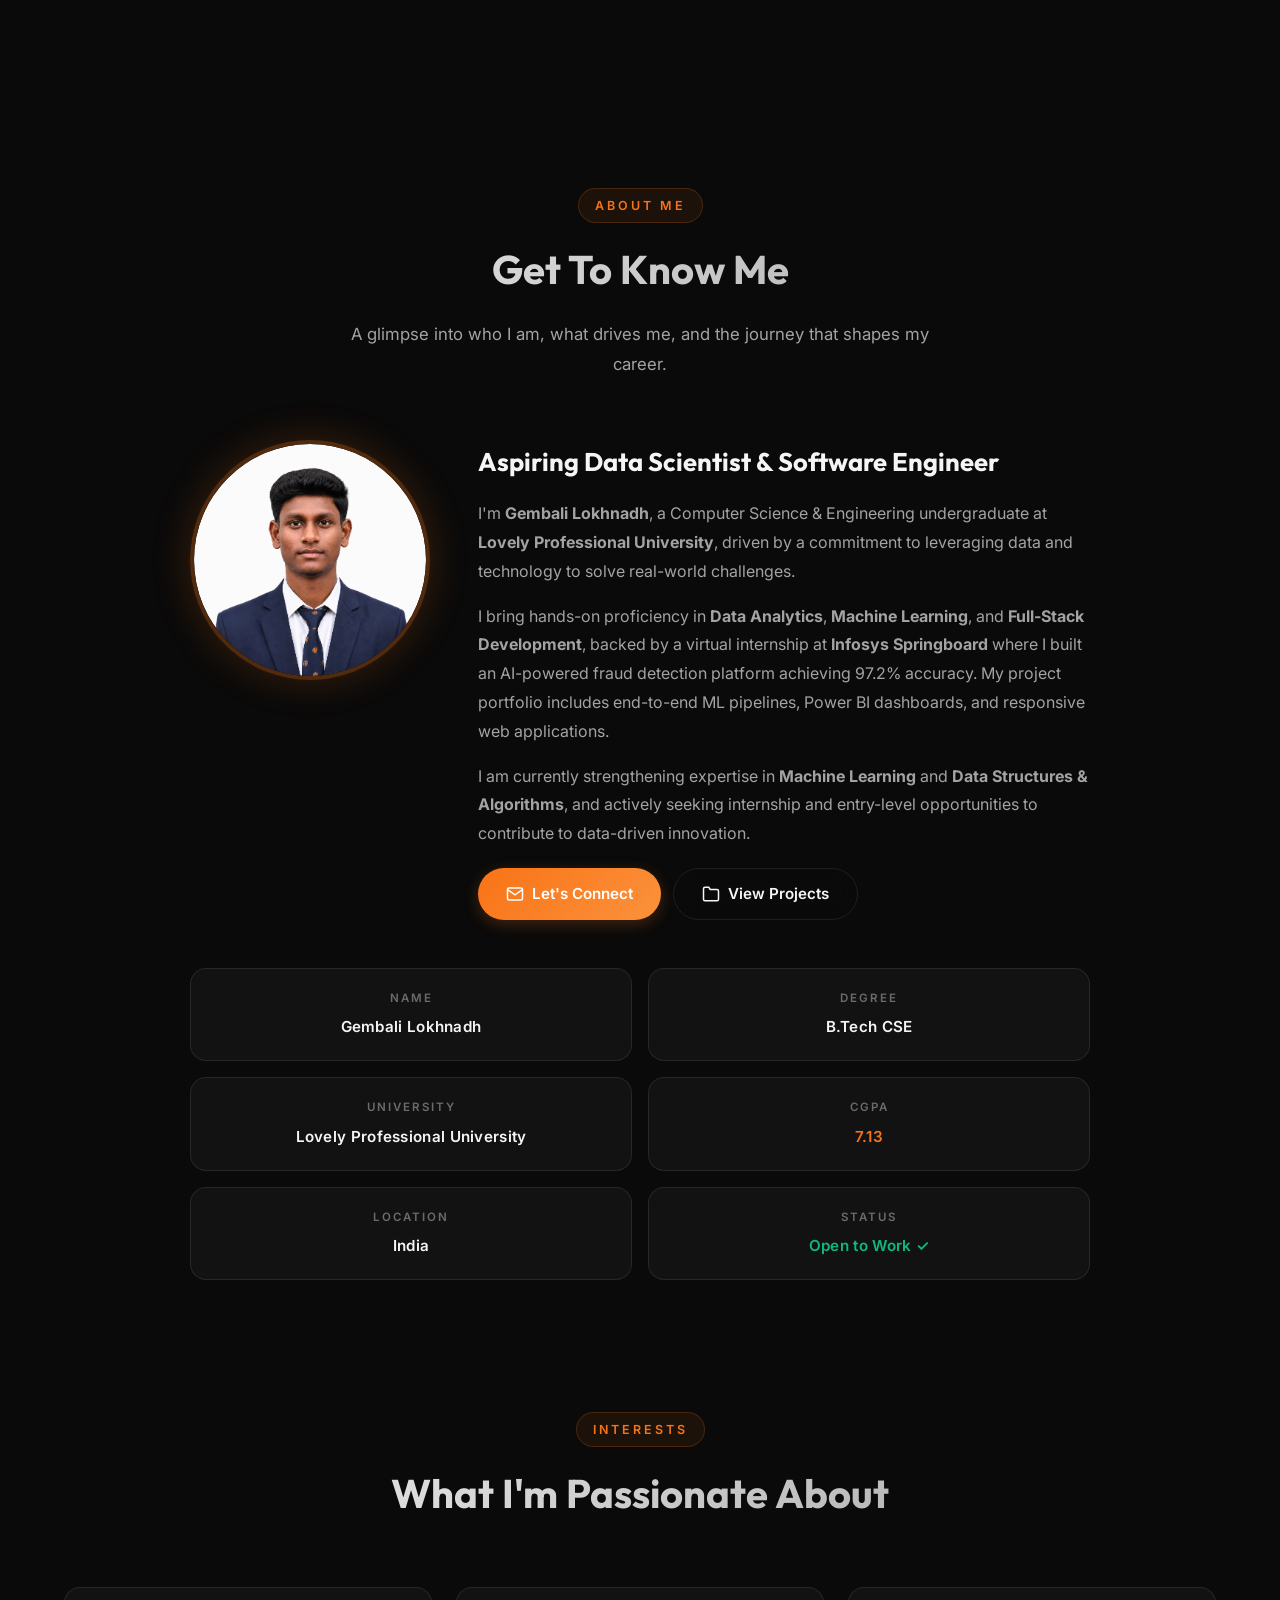
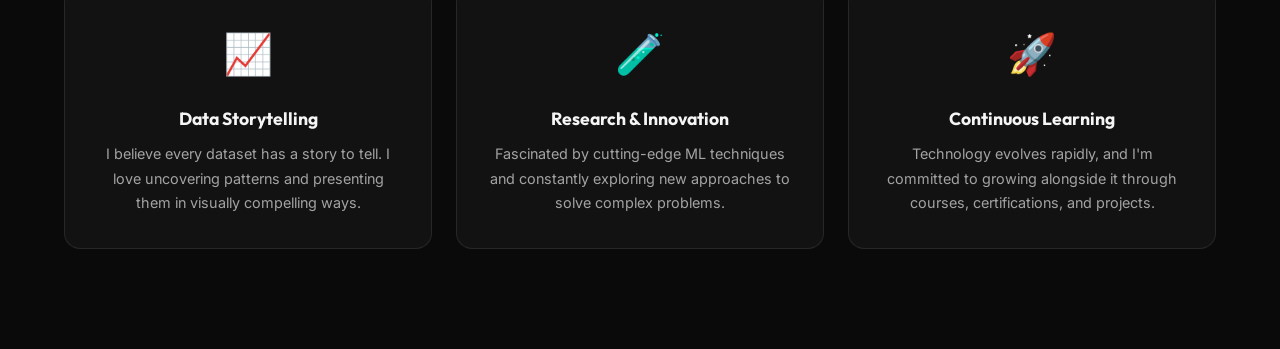
==== commit 289c3714: "Updated portfolio" ====
--- a/about.html
+++ b/about.html
@@ -1,139 +1,138 @@
 <!DOCTYPE html>
-<html lang="en">
+<html lang="en" data-theme="dark">
 
 <head>
-    <meta charset="UTF-8">
-    <meta name="viewport" content="width=device-width, initial-scale=1.0">
-    <meta name="description"
-        content="Learn more about Gembali Lokhnadh - a passionate Computer Science student specializing in Data Analytics, Machine Learning, and Web Development.">
-    <title>About Me | Gembali Lokhnadh</title>
-    <link rel="icon" type="image/svg+xml" href="favicon.svg">
-    <link rel="stylesheet" href="css/style.css">
+  <meta charset="UTF-8">
+  <meta name="viewport" content="width=device-width, initial-scale=1.0">
+  <meta name="description"
+    content="Learn more about Gembali Lokhnadh - a CS undergraduate at LPU with internship experience at Infosys Springboard, specializing in Data Analytics, ML, and Web Development.">
+  <title>About Me | Gembali Lokhnadh</title>
+  <link rel="icon" type="image/svg+xml" href="favicon.svg">
+  <link rel="stylesheet" href="css/style.css">
 </head>
 
 <body>
-    <div class="page-content">
-        <section>
-            <div class="container">
-                <div class="section-header fade-in">
-                    <span class="section-label">About Me</span>
-                    <h1 class="section-title">Get To Know Me</h1>
-                    <p class="section-subtitle">A glimpse into who I am, what drives me, and the journey that shapes my
-                        career.</p>
+  <div class="page-content">
+    <section>
+      <div class="container">
+        <div class="section-header fade-in">
+          <span class="section-label">About Me</span>
+          <h1 class="section-title">Get To Know Me</h1>
+          <p class="section-subtitle">A glimpse into who I am, what drives me, and the journey that shapes my career.</p>
+        </div>
+
+        <!-- Profile + Bio -->
+        <div style="max-width:900px;margin:0 auto;">
+          <div style="display:flex;gap:48px;align-items:flex-start;margin-bottom:48px;flex-wrap:wrap;">
+
+            <!-- Profile Image -->
+            <div style="flex-shrink:0;display:flex;justify-content:center;">
+              <div style="position:relative;width:240px;height:240px;border-radius:50%;overflow:hidden;border:4px solid rgba(249,115,22,0.3);box-shadow:0 0 40px rgba(249,115,22,0.2);flex-shrink:0;">
+                <img src="assets/profile.png" alt="Gembali Lokhnadh"
+                  onerror="this.style.display='none';this.nextElementSibling.style.display='flex';"
+                  style="width:100%;height:100%;object-fit:cover;border-radius:50%;">
+                <div style="display:none;width:100%;height:100%;align-items:center;justify-content:center;background:linear-gradient(135deg,rgba(249,115,22,0.2),rgba(251,146,60,0.1));font-size:5rem;font-family:var(--font-heading);font-weight:800;color:var(--accent);">
+                  GL
                 </div>
+              </div>
+            </div>
 
-                <div style="max-width:750px;margin:0 auto;">
-                    <div class="about-text fade-in" style="text-align:center;">
-                        <h3>Aspiring Data Scientist & Software Engineer</h3>
-                        <p>
-                            I'm <strong>Gembali Lokhnadh</strong>, a Computer Science & Engineering undergraduate at
-                            <strong>Lovely Professional University</strong>, driven by a commitment to leveraging data
-                            and technology to solve real-world challenges. My academic and project experience spans the
-                            full data lifecycle — from collection and preprocessing to modeling, visualization, and
-                            actionable insight generation.
-                        </p>
-                        <p>
-                            I bring hands-on proficiency in <strong>Data Analytics</strong>, <strong>Machine
-                                Learning</strong>, and <strong>Web Development</strong>. My project portfolio includes
-                            building end-to-end ML pipelines for classification tasks, designing interactive
-                            business intelligence dashboards with Power BI, and developing responsive web applications —
-                            each focused on delivering measurable impact and clean, maintainable solutions.
-                        </p>
-                        <p>
-                            I am currently strengthening my expertise in <strong>Machine Learning</strong> and
-                            <strong>Data Structures & Algorithms</strong>, and I am actively seeking internship
-                            and entry-level opportunities where I can contribute to data-driven innovation and
-                            professional engineering teams.
-                        </p>
+            <!-- Bio Text -->
+            <div class="about-text fade-in" style="flex:1;min-width:260px;">
+              <h3>Aspiring Data Scientist &amp; Software Engineer</h3>
+              <p>
+                I'm <strong>Gembali Lokhnadh</strong>, a Computer Science &amp; Engineering undergraduate at
+                <strong>Lovely Professional University</strong>, driven by a commitment to leveraging data
+                and technology to solve real-world challenges.
+              </p>
+              <p>
+                I bring hands-on proficiency in <strong>Data Analytics</strong>, <strong>Machine
+                  Learning</strong>, and <strong>Full-Stack Development</strong>, backed by a virtual internship at
+                <strong>Infosys Springboard</strong> where I built an AI-powered fraud detection platform achieving
+                97.2% accuracy. My project portfolio includes end-to-end ML pipelines, Power BI dashboards, and responsive web applications.
+              </p>
+              <p>
+                I am currently strengthening expertise in <strong>Machine Learning</strong> and
+                <strong>Data Structures &amp; Algorithms</strong>, and actively seeking internship
+                and entry-level opportunities to contribute to data-driven innovation.
+              </p>
+              <div style="display:flex;gap:12px;flex-wrap:wrap;margin-top:20px;">
+                <a href="contact.html" class="btn btn-primary">
+                  <svg width="18" height="18" viewBox="0 0 24 24" fill="none" stroke="currentColor" stroke-width="2"><path d="M4 4h16c1.1 0 2 .9 2 2v12c0 1.1-.9 2-2 2H4c-1.1 0-2-.9-2-2V6c0-1.1.9-2 2-2z"/><polyline points="22,6 12,13 2,6"/></svg>
+                  Let's Connect
+                </a>
+                <a href="projects.html" class="btn btn-secondary">
+                  <svg width="18" height="18" viewBox="0 0 24 24" fill="none" stroke="currentColor" stroke-width="2"><path d="M22 19a2 2 0 0 1-2 2H4a2 2 0 0 1-2-2V5a2 2 0 0 1 2-2h5l2 3h9a2 2 0 0 1 2 2z"/></svg>
+                  View Projects
+                </a>
+              </div>
+            </div>
+          </div>
 
-                        <div class="about-details-grid">
-                            <div class="about-detail-item">
-                                <div class="detail-label">Name</div>
-                                <div class="detail-value">Gembali Lokhnadh</div>
-                            </div>
-                            <div class="about-detail-item">
-                                <div class="detail-label">Degree</div>
-                                <div class="detail-value">B.Tech CSE</div>
-                            </div>
-                            <div class="about-detail-item">
-                                <div class="detail-label">University</div>
-                                <div class="detail-value">Lovely Professional University</div>
-                            </div>
-                            <div class="about-detail-item">
-                                <div class="detail-label">Location</div>
-                                <div class="detail-value">India</div>
-                            </div>
-                            <div class="about-detail-item">
-                                <div class="detail-label">Focus Areas</div>
-                                <div class="detail-value">Data Science, ML, Web Dev</div>
-                            </div>
-                            <div class="about-detail-item">
-                                <div class="detail-label">Status</div>
-                                <div class="detail-value" style="color:var(--accent-green);">Open to Work</div>
-                            </div>
-                        </div>
+          <!-- Details Grid -->
+          <div class="about-details-grid fade-in">
+            <div class="about-detail-item">
+              <div class="detail-label">Name</div>
+              <div class="detail-value">Gembali Lokhnadh</div>
+            </div>
+            <div class="about-detail-item">
+              <div class="detail-label">Degree</div>
+              <div class="detail-value">B.Tech CSE</div>
+            </div>
+            <div class="about-detail-item">
+              <div class="detail-label">University</div>
+              <div class="detail-value">Lovely Professional University</div>
+            </div>
+            <div class="about-detail-item">
+              <div class="detail-label">CGPA</div>
+              <div class="detail-value" style="color:var(--accent);">7.13</div>
+            </div>
+            <div class="about-detail-item">
+              <div class="detail-label">Location</div>
+              <div class="detail-value">India</div>
+            </div>
+            <div class="about-detail-item">
+              <div class="detail-label">Status</div>
+              <div class="detail-value" style="color:var(--accent-green);">Open to Work ✓</div>
+            </div>
+          </div>
+        </div>
+      </div>
+    </section>
 
-                        <div style="display:flex;gap:12px;flex-wrap:wrap;justify-content:center;">
-                            <a href="contact.html" class="btn btn-primary">
-                                <svg width="18" height="18" viewBox="0 0 24 24" fill="none" stroke="currentColor"
-                                    stroke-width="2">
-                                    <path
-                                        d="M4 4h16c1.1 0 2 .9 2 2v12c0 1.1-.9 2-2 2H4c-1.1 0-2-.9-2-2V6c0-1.1.9-2 2-2z" />
-                                    <polyline points="22,6 12,13 2,6" />
-                                </svg>
-                                Let's Connect
-                            </a>
-                            <a href="projects.html" class="btn btn-secondary">
-                                <svg width="18" height="18" viewBox="0 0 24 24" fill="none" stroke="currentColor"
-                                    stroke-width="2">
-                                    <path
-                                        d="M22 19a2 2 0 0 1-2 2H4a2 2 0 0 1-2-2V5a2 2 0 0 1 2-2h5l2 3h9a2 2 0 0 1 2 2z" />
-                                </svg>
-                                View Projects
-                            </a>
-                        </div>
-                    </div>
-                </div>
-            </div>
-        </section>
+    <!-- Interests Section -->
+    <section style="padding-top:0;">
+      <div class="container">
+        <div class="section-header fade-in">
+          <span class="section-label">Interests</span>
+          <h2 class="section-title">What I'm Passionate About</h2>
+        </div>
+        <div class="grid-3 fade-in">
+          <div class="card" style="text-align:center;">
+            <div style="font-size:2.5rem;margin-bottom:16px;">📈</div>
+            <h3 style="font-family:var(--font-heading);font-size:1.1rem;margin-bottom:8px;">Data Storytelling</h3>
+            <p style="font-size:0.9rem;color:var(--text-secondary);">I believe every dataset has a story to tell. I love uncovering patterns and presenting them in visually compelling ways.</p>
+          </div>
+          <div class="card" style="text-align:center;">
+            <div style="font-size:2.5rem;margin-bottom:16px;">🧪</div>
+            <h3 style="font-family:var(--font-heading);font-size:1.1rem;margin-bottom:8px;">Research &amp; Innovation</h3>
+            <p style="font-size:0.9rem;color:var(--text-secondary);">Fascinated by cutting-edge ML techniques and constantly exploring new approaches to solve complex problems.</p>
+          </div>
+          <div class="card" style="text-align:center;">
+            <div style="font-size:2.5rem;margin-bottom:16px;">🚀</div>
+            <h3 style="font-family:var(--font-heading);font-size:1.1rem;margin-bottom:8px;">Continuous Learning</h3>
+            <p style="font-size:0.9rem;color:var(--text-secondary);">Technology evolves rapidly, and I'm committed to growing alongside it through courses, certifications, and projects.</p>
+          </div>
+        </div>
+      </div>
+    </section>
 
-        <!-- Interests Section -->
-        <section style="padding-top: 0;">
-            <div class="container">
-                <div class="section-header fade-in">
-                    <span class="section-label">Interests</span>
-                    <h2 class="section-title">What I'm Passionate About</h2>
-                </div>
-                <div class="grid-3 fade-in">
-                    <div class="card" style="text-align:center;">
-                        <div style="font-size:2.5rem;margin-bottom:16px;">📈</div>
-                        <h3 style="font-family:var(--font-heading);font-size:1.1rem;margin-bottom:8px;">Data
-                            Storytelling</h3>
-                        <p style="font-size:0.9rem;color:var(--text-secondary);">I believe every dataset has a story to
-                            tell. I love uncovering patterns and presenting them in visually compelling ways.</p>
-                    </div>
-                    <div class="card" style="text-align:center;">
-                        <div style="font-size:2.5rem;margin-bottom:16px;">🧪</div>
-                        <h3 style="font-family:var(--font-heading);font-size:1.1rem;margin-bottom:8px;">Research &
-                            Innovation</h3>
-                        <p style="font-size:0.9rem;color:var(--text-secondary);">I'm fascinated by cutting-edge ML
-                            techniques and constantly exploring new approaches to solve complex problems.</p>
-                    </div>
-                    <div class="card" style="text-align:center;">
-                        <div style="font-size:2.5rem;margin-bottom:16px;">🚀</div>
-                        <h3 style="font-family:var(--font-heading);font-size:1.1rem;margin-bottom:8px;">Continuous
-                            Learning</h3>
-                        <p style="font-size:0.9rem;color:var(--text-secondary);">Technology evolves rapidly, and I'm
-                            committed to growing alongside it through courses, certifications, and hands-on projects.
-                        </p>
-                    </div>
-                </div>
-            </div>
-        </section>
-    </div>
 
-    <script src="js/nav.js"></script>
-    <script src="js/main.js"></script>
+
+  </div>
+
+  <script src="js/nav.js"></script>
+  <script src="js/main.js"></script>
 </body>
 
 </html>
--- a/css/style.css
+++ b/css/style.css
@@ -6,66 +6,120 @@
 /* Google Fonts */
 @import url('https://fonts.googleapis.com/css2?family=Inter:wght@300;400;500;600;700&family=Outfit:wght@400;500;600;700;800&display=swap');
 
-/* ========== CSS VARIABLES ========== */
-:root {
-  /* Colors */
-  --bg-primary: #000000;
-  --bg-secondary: #0a0a0a;
-  --bg-card: rgba(18, 18, 18, 0.8);
-  --bg-card-hover: rgba(30, 30, 30, 0.9);
+/* ========== THEME: DARK (default) ========== */
+:root,
+[data-theme="dark"] {
+  --bg-primary: #0a0a0a;
+  --bg-secondary: #111111;
+  --bg-card: rgba(20, 20, 20, 0.85);
+  --bg-card-hover: rgba(30, 30, 30, 0.95);
   --bg-glass: rgba(255, 255, 255, 0.04);
-  --bg-glass-border: rgba(255, 255, 255, 0.08);
+  --bg-glass-border: rgba(255, 255, 255, 0.09);
+  --bg-glass-strong: rgba(255, 255, 255, 0.07);
 
   --text-primary: #f5f5f5;
   --text-secondary: #a3a3a3;
-  --text-muted: #737373;
-
-  --accent-cyan: #f97316;
-  --accent-cyan-glow: rgba(249, 115, 22, 0.3);
-  --accent-purple: #fb923c;
-  --accent-purple-glow: rgba(251, 146, 60, 0.3);
-  --accent-pink: #ea580c;
+  --text-muted: #6b6b6b;
+
+  --accent: #f97316;
+  --accent-light: #fb923c;
+  --accent-dark: #ea580c;
+  --accent-glow: rgba(249, 115, 22, 0.25);
+  --accent-glow-strong: rgba(249, 115, 22, 0.4);
+  --accent-subtle: rgba(249, 115, 22, 0.08);
+  --accent-border: rgba(249, 115, 22, 0.2);
+
   --accent-green: #10b981;
-  --accent-orange: #f97316;
+  --accent-green-glow: rgba(16, 185, 129, 0.2);
 
   --gradient-main: linear-gradient(135deg, #f97316, #fb923c);
-  --gradient-hero: linear-gradient(135deg, #000000 0%, #0a0a0a 50%, #050505 100%);
-  --gradient-card: linear-gradient(145deg, rgba(249, 115, 22, 0.05), rgba(251, 146, 60, 0.05));
-
-  /* Typography */
+  --gradient-card: linear-gradient(145deg, rgba(249,115,22,0.06), rgba(251,146,60,0.04));
+  --gradient-hero: linear-gradient(135deg, #0a0a0a 0%, #111111 50%, #0d0d0d 100%);
+
+  --nav-bg: rgba(255, 255, 255, 0.02);
+  --nav-border: rgba(255, 255, 255, 0.08);
+  --nav-scroll-bg: rgba(0, 0, 0, 0.15);
+
+  --shadow-sm: 0 2px 8px rgba(0, 0, 0, 0.5);
+  --shadow-md: 0 4px 20px rgba(0, 0, 0, 0.6);
+  --shadow-lg: 0 8px 40px rgba(0, 0, 0, 0.7);
+  --shadow-glow: 0 0 30px rgba(249, 115, 22, 0.18);
+  --shadow-glow-strong: 0 0 50px rgba(249, 115, 22, 0.3);
+
+  --progress-bar-bg: rgba(255, 255, 255, 0.06);
+  --timeline-line: linear-gradient(to bottom, #f97316, #fb923c, transparent);
+  --scrollbar-track: #0a0a0a;
+  --scrollbar-thumb: rgba(255,255,255,0.12);
+  --grid-color: rgba(249, 115, 22, 0.035);
+}
+
+/* ========== THEME: LIGHT ========== */
+[data-theme="light"] {
+  --bg-primary: #ffffff;
+  --bg-secondary: #f8f8f8;
+  --bg-card: rgba(255, 255, 255, 0.9);
+  --bg-card-hover: rgba(255, 255, 255, 1);
+  --bg-glass: rgba(0, 0, 0, 0.03);
+  --bg-glass-border: rgba(0, 0, 0, 0.09);
+  --bg-glass-strong: rgba(0, 0, 0, 0.05);
+
+  --text-primary: #111111;
+  --text-secondary: #555555;
+  --text-muted: #888888;
+
+  --accent: #ea580c;
+  --accent-light: #f97316;
+  --accent-dark: #c2410c;
+  --accent-glow: rgba(234, 88, 12, 0.15);
+  --accent-glow-strong: rgba(234, 88, 12, 0.3);
+  --accent-subtle: rgba(234, 88, 12, 0.07);
+  --accent-border: rgba(234, 88, 12, 0.18);
+
+  --accent-green: #059669;
+  --accent-green-glow: rgba(5, 150, 105, 0.15);
+
+  --gradient-main: linear-gradient(135deg, #ea580c, #f97316);
+  --gradient-card: linear-gradient(145deg, rgba(234,88,12,0.04), rgba(249,115,22,0.03));
+  --gradient-hero: linear-gradient(135deg, #ffffff 0%, #f8f8f8 50%, #fff5f0 100%);
+
+  --nav-bg: rgba(255, 255, 255, 0.15);
+  --nav-border: rgba(0, 0, 0, 0.06);
+  --nav-scroll-bg: rgba(255, 255, 255, 0.35);
+
+  --shadow-sm: 0 2px 12px rgba(0, 0, 0, 0.06);
+  --shadow-md: 0 4px 24px rgba(0, 0, 0, 0.09);
+  --shadow-lg: 0 8px 48px rgba(0, 0, 0, 0.12);
+  --shadow-glow: 0 0 30px rgba(234, 88, 12, 0.12);
+  --shadow-glow-strong: 0 0 50px rgba(234, 88, 12, 0.22);
+
+  --progress-bar-bg: rgba(0, 0, 0, 0.06);
+  --timeline-line: linear-gradient(to bottom, #ea580c, #f97316, transparent);
+  --scrollbar-track: #f0f0f0;
+  --scrollbar-thumb: rgba(0,0,0,0.15);
+  --grid-color: rgba(234, 88, 12, 0.03);
+}
+
+/* ========== TYPOGRAPHY ========== */
+:root {
   --font-body: 'Inter', -apple-system, BlinkMacSystemFont, sans-serif;
   --font-heading: 'Outfit', 'Inter', sans-serif;
-
-  /* Spacing */
   --nav-height: 72px;
   --section-padding: 100px 0;
   --container-width: 1200px;
   --container-padding: 0 24px;
-
-  /* Borders & Radius */
   --radius-sm: 8px;
   --radius-md: 12px;
   --radius-lg: 16px;
   --radius-xl: 24px;
+  --radius-2xl: 32px;
   --radius-full: 9999px;
-
-  /* Shadows */
-  --shadow-sm: 0 2px 8px rgba(0, 0, 0, 0.5);
-  --shadow-md: 0 4px 16px rgba(0, 0, 0, 0.6);
-  --shadow-lg: 0 8px 32px rgba(0, 0, 0, 0.7);
-  --shadow-glow-cyan: 0 0 30px rgba(249, 115, 22, 0.15);
-  --shadow-glow-purple: 0 0 30px rgba(251, 146, 60, 0.15);
-
-  /* Transitions */
   --transition-fast: 0.2s ease;
   --transition-normal: 0.3s ease;
   --transition-slow: 0.5s ease;
 }
 
 /* ========== RESET & BASE ========== */
-*,
-*::before,
-*::after {
+*, *::before, *::after {
   margin: 0;
   padding: 0;
   box-sizing: border-box;
@@ -83,93 +137,97 @@
   line-height: 1.7;
   overflow-x: hidden;
   min-height: 100vh;
-}
-
-a {
-  text-decoration: none;
-  color: inherit;
-  transition: color var(--transition-fast);
-}
-
-img {
-  max-width: 100%;
-  display: block;
-}
-
-ul,
-ol {
-  list-style: none;
+  transition: background-color 0.4s ease, color 0.3s ease;
+}
+
+a { text-decoration: none; color: inherit; transition: color var(--transition-fast); }
+img { max-width: 100%; display: block; }
+ul, ol { list-style: none; }
+
+/* ========== SCROLL PROGRESS BAR ========== */
+#scroll-progress {
+  position: fixed;
+  top: 0;
+  left: 0;
+  height: 3px;
+  width: 0%;
+  background: var(--gradient-main);
+  z-index: 2000;
+  box-shadow: 0 0 10px var(--accent-glow-strong);
+  transition: width 0.08s linear;
 }
 
 /* ========== BACKGROUND EFFECTS ========== */
 .bg-grid {
   position: fixed;
-  top: 0;
-  left: 0;
-  width: 100%;
-  height: 100%;
+  top: 0; left: 0;
+  width: 100%; height: 100%;
   background-image:
-    linear-gradient(rgba(249, 115, 22, 0.04) 1px, transparent 1px),
-    linear-gradient(90deg, rgba(249, 115, 22, 0.04) 1px, transparent 1px);
+    linear-gradient(var(--grid-color) 1px, transparent 1px),
+    linear-gradient(90deg, var(--grid-color) 1px, transparent 1px);
   background-size: 60px 60px;
   z-index: 0;
   pointer-events: none;
+  transition: opacity 0.4s;
 }
 
 .bg-glow {
   position: fixed;
   border-radius: 50%;
   filter: blur(100px);
-  opacity: 0.4;
+  opacity: 0.35;
   pointer-events: none;
   z-index: 0;
+  transition: opacity 0.4s;
 }
 
 .bg-glow-1 {
-  width: 500px;
-  height: 500px;
-  background: var(--accent-cyan-glow);
-  top: -150px;
-  right: -100px;
+  width: 500px; height: 500px;
+  background: var(--accent-glow);
+  top: -150px; right: -100px;
   animation: float 8s ease-in-out infinite;
 }
 
 .bg-glow-2 {
-  width: 400px;
-  height: 400px;
-  background: var(--accent-purple-glow);
-  bottom: -100px;
-  left: -100px;
+  width: 400px; height: 400px;
+  background: var(--accent-glow);
+  bottom: -100px; left: -100px;
   animation: float 10s ease-in-out infinite reverse;
 }
 
 @keyframes float {
-
-  0%,
-  100% {
-    transform: translate(0, 0);
-  }
-
-  50% {
-    transform: translate(30px, -30px);
-  }
-}
-
-/* ========== NAVIGATION ========== */
+  0%, 100% { transform: translate(0, 0); }
+  50% { transform: translate(30px, -30px); }
+}
+
+/* ========== NAVIGATION — floating pill style ========== */
 .navbar {
   position: fixed;
-  top: 0;
-  left: 0;
-  width: 100%;
-  height: var(--nav-height);
-  background: rgba(0, 0, 0, 0.85);
-  backdrop-filter: blur(20px);
-  -webkit-backdrop-filter: blur(20px);
-  border-bottom: 1px solid var(--bg-glass-border);
+  top: 20px;
+  left: 50%;
+  transform: translateX(-50%);
+  width: auto;
+  max-width: 1100px;
+  min-width: min(1000px, calc(100vw - 32px));
+  height: 64px;
+  background: var(--nav-bg);
+  backdrop-filter: blur(32px) saturate(200%);
+  -webkit-backdrop-filter: blur(32px) saturate(200%);
+  border: 1px solid var(--nav-border);
+  border-radius: var(--radius-2xl);
   z-index: 1000;
   display: flex;
   align-items: center;
-  transition: background var(--transition-normal);
+  box-shadow: 0 8px 32px rgba(0, 0, 0, 0.12), 0 1px 0 rgba(255, 255, 255, 0.06) inset;
+  transition: all 0.3s cubic-bezier(0.4, 0, 0.2, 1);
+}
+
+/* Scrolled state — slightly more opaque, compacts height and top margin for dynamic interaction */
+.navbar.scrolled {
+  top: 12px;
+  height: 58px;
+  background: var(--nav-scroll-bg);
+  box-shadow: 0 12px 40px rgba(0, 0, 0, 0.25), 0 1px 0 rgba(255, 255, 255, 0.06) inset;
 }
 
 .navbar .container {
@@ -177,56 +235,90 @@
   align-items: center;
   justify-content: space-between;
   width: 100%;
+  padding: 0 28px;
 }
 
 .nav-logo {
   font-family: var(--font-heading);
-  font-size: 1.5rem;
-  font-weight: 700;
+  font-size: 1.35rem;
+  font-weight: 800;
   background: var(--gradient-main);
   -webkit-background-clip: text;
   -webkit-text-fill-color: transparent;
   background-clip: text;
   letter-spacing: -0.5px;
+  flex-shrink: 0;
+}
+
+.nav-right {
+  display: flex;
+  align-items: center;
+  gap: 6px;
 }
 
 .nav-links {
   display: flex;
   align-items: center;
-  gap: 8px;
+  gap: 2px;
 }
 
 .nav-links a {
-  padding: 8px 16px;
-  font-size: 0.9rem;
+  padding: 6px 13px;
+  font-size: 0.86rem;
   font-weight: 500;
   color: var(--text-secondary);
   border-radius: var(--radius-full);
   transition: all var(--transition-normal);
   position: relative;
-}
-
-.nav-links a:hover {
-  color: var(--text-primary);
-  background: var(--bg-glass);
-}
+  white-space: nowrap;
+}
+
+.nav-links a:hover { color: var(--text-primary); background: var(--bg-glass); }
 
 .nav-links a.active {
-  color: var(--accent-cyan);
-  background: rgba(249, 115, 22, 0.1);
+  color: var(--accent);
+  background: var(--accent-subtle);
 }
 
 .nav-links a.active::after {
   content: '';
   position: absolute;
-  bottom: -1px;
-  left: 50%;
+  bottom: 2px; left: 50%;
   transform: translateX(-50%);
-  width: 20px;
-  height: 2px;
-  background: var(--accent-cyan);
+  width: 16px; height: 2px;
+  background: var(--accent);
   border-radius: 2px;
 }
+
+/* ========== THEME TOGGLE BUTTON ========== */
+.theme-toggle {
+  width: 40px; height: 40px;
+  display: inline-flex;
+  align-items: center;
+  justify-content: center;
+  border-radius: var(--radius-md);
+  background: var(--bg-glass);
+  border: 1px solid var(--bg-glass-border);
+  color: var(--text-secondary);
+  cursor: pointer;
+  transition: all var(--transition-normal);
+  flex-shrink: 0;
+}
+
+.theme-toggle:hover {
+  background: var(--accent-subtle);
+  border-color: var(--accent-border);
+  color: var(--accent);
+  transform: rotate(15deg);
+}
+
+.theme-toggle svg { transition: all var(--transition-normal); }
+
+/* Show/hide sun and moon based on theme */
+[data-theme="dark"] .icon-sun { display: block; }
+[data-theme="dark"] .icon-moon { display: none; }
+[data-theme="light"] .icon-sun { display: none; }
+[data-theme="light"] .icon-moon { display: block; }
 
 /* Mobile Menu */
 .nav-toggle {
@@ -239,24 +331,15 @@
 }
 
 .nav-toggle span {
-  width: 24px;
-  height: 2px;
+  width: 22px; height: 2px;
   background: var(--text-primary);
   border-radius: 2px;
   transition: all var(--transition-normal);
 }
 
-.nav-toggle.active span:nth-child(1) {
-  transform: rotate(45deg) translate(5px, 5px);
-}
-
-.nav-toggle.active span:nth-child(2) {
-  opacity: 0;
-}
-
-.nav-toggle.active span:nth-child(3) {
-  transform: rotate(-45deg) translate(5px, -5px);
-}
+.nav-toggle.active span:nth-child(1) { transform: rotate(45deg) translate(5px, 5px); }
+.nav-toggle.active span:nth-child(2) { opacity: 0; }
+.nav-toggle.active span:nth-child(3) { transform: rotate(-45deg) translate(5px, -5px); }
 
 /* ========== LAYOUT ========== */
 .container {
@@ -268,13 +351,11 @@
 .page-content {
   position: relative;
   z-index: 1;
-  padding-top: var(--nav-height);
+  padding-top: calc(var(--nav-height) + 16px);
   min-height: 100vh;
 }
 
-section {
-  padding: var(--section-padding);
-}
+section { padding: var(--section-padding); }
 
 .section-header {
   text-align: center;
@@ -283,16 +364,16 @@
 
 .section-label {
   display: inline-block;
-  font-size: 0.8rem;
+  font-size: 0.78rem;
   font-weight: 600;
   text-transform: uppercase;
   letter-spacing: 3px;
-  color: var(--accent-cyan);
+  color: var(--accent);
   margin-bottom: 12px;
   padding: 6px 16px;
-  background: rgba(249, 115, 22, 0.1);
+  background: var(--accent-subtle);
   border-radius: var(--radius-full);
-  border: 1px solid rgba(249, 115, 22, 0.2);
+  border: 1px solid var(--accent-border);
 }
 
 .section-title {
@@ -314,6 +395,38 @@
   line-height: 1.8;
 }
 
+/* ========== GLASS CARD ========== */
+.glass-card {
+  background: var(--bg-card);
+  border: 1px solid var(--bg-glass-border);
+  border-radius: var(--radius-xl);
+  padding: 32px;
+  backdrop-filter: blur(16px);
+  -webkit-backdrop-filter: blur(16px);
+  transition: all var(--transition-normal);
+  position: relative;
+  overflow: hidden;
+}
+
+.glass-card::before {
+  content: '';
+  position: absolute;
+  top: 0; left: 0; right: 0;
+  height: 2px;
+  background: var(--gradient-main);
+  opacity: 0;
+  transition: opacity var(--transition-normal);
+}
+
+.glass-card:hover {
+  background: var(--bg-card-hover);
+  border-color: var(--accent-border);
+  transform: translateY(-4px);
+  box-shadow: var(--shadow-glow);
+}
+
+.glass-card:hover::before { opacity: 1; }
+
 /* ========== CARDS ========== */
 .card {
   background: var(--bg-card);
@@ -328,9 +441,7 @@
 .card::before {
   content: '';
   position: absolute;
-  top: 0;
-  left: 0;
-  right: 0;
+  top: 0; left: 0; right: 0;
   height: 2px;
   background: var(--gradient-main);
   opacity: 0;
@@ -339,14 +450,12 @@
 
 .card:hover {
   background: var(--bg-card-hover);
-  border-color: rgba(249, 115, 22, 0.2);
+  border-color: var(--accent-border);
   transform: translateY(-4px);
-  box-shadow: var(--shadow-glow-cyan);
-}
-
-.card:hover::before {
-  opacity: 1;
-}
+  box-shadow: var(--shadow-glow);
+}
+
+.card:hover::before { opacity: 1; }
 
 /* ========== BUTTONS ========== */
 .btn {
@@ -367,12 +476,13 @@
 .btn-primary {
   background: var(--gradient-main);
   color: white;
-  box-shadow: 0 4px 15px rgba(249, 115, 22, 0.3);
+  box-shadow: 0 4px 15px var(--accent-glow);
 }
 
 .btn-primary:hover {
   transform: translateY(-2px);
-  box-shadow: 0 6px 25px rgba(249, 115, 22, 0.4);
+  box-shadow: 0 6px 25px var(--accent-glow-strong);
+  color: white;
 }
 
 .btn-secondary {
@@ -383,14 +493,13 @@
 }
 
 .btn-secondary:hover {
-  background: var(--bg-glass);
-  border-color: var(--accent-cyan);
-  color: var(--accent-cyan);
+  background: var(--accent-subtle);
+  border-color: var(--accent);
+  color: var(--accent);
 }
 
 .btn-icon {
-  width: 44px;
-  height: 44px;
+  width: 44px; height: 44px;
   padding: 0;
   display: inline-flex;
   align-items: center;
@@ -404,56 +513,52 @@
 }
 
 .btn-icon:hover {
-  background: rgba(249, 115, 22, 0.1);
-  border-color: var(--accent-cyan);
-  color: var(--accent-cyan);
+  background: var(--accent-subtle);
+  border-color: var(--accent);
+  color: var(--accent);
 }
 
 /* ========== TAGS ========== */
 .tag {
   display: inline-block;
   padding: 4px 12px;
-  font-size: 0.8rem;
+  font-size: 0.78rem;
   font-weight: 500;
   border-radius: var(--radius-full);
-  background: rgba(249, 115, 22, 0.1);
-  color: var(--accent-cyan);
-  border: 1px solid rgba(249, 115, 22, 0.15);
+  background: var(--accent-subtle);
+  color: var(--accent);
+  border: 1px solid var(--accent-border);
   transition: all var(--transition-fast);
 }
 
-.tag:hover {
-  background: rgba(249, 115, 22, 0.2);
-}
+.tag:hover { background: rgba(249, 115, 22, 0.15); }
 
 .tag-purple {
-  background: rgba(251, 146, 60, 0.1);
-  color: var(--accent-purple);
-  border-color: rgba(251, 146, 60, 0.15);
+  background: rgba(139, 92, 246, 0.1);
+  color: #8b5cf6;
+  border-color: rgba(139, 92, 246, 0.2);
 }
 
 .tag-green {
   background: rgba(16, 185, 129, 0.1);
   color: var(--accent-green);
-  border-color: rgba(16, 185, 129, 0.15);
+  border-color: rgba(16, 185, 129, 0.2);
 }
 
 .tag-orange {
-  background: rgba(249, 115, 22, 0.12);
-  color: var(--accent-orange);
-  border-color: rgba(249, 115, 22, 0.2);
+  background: var(--accent-subtle);
+  color: var(--accent-light);
+  border-color: var(--accent-border);
 }
 
 .tag-pink {
-  background: rgba(234, 88, 12, 0.1);
-  color: var(--accent-pink);
-  border-color: rgba(234, 88, 12, 0.15);
+  background: rgba(236, 72, 153, 0.1);
+  color: #ec4899;
+  border-color: rgba(236, 72, 153, 0.2);
 }
 
 /* ========== PROGRESS BARS ========== */
-.progress-container {
-  margin-bottom: 20px;
-}
+.progress-container { margin-bottom: 20px; }
 
 .progress-header {
   display: flex;
@@ -461,22 +566,13 @@
   margin-bottom: 8px;
 }
 
-.progress-label {
-  font-size: 0.9rem;
-  font-weight: 500;
-  color: var(--text-primary);
-}
-
-.progress-value {
-  font-size: 0.85rem;
-  color: var(--accent-cyan);
-  font-weight: 600;
-}
+.progress-label { font-size: 0.9rem; font-weight: 500; color: var(--text-primary); }
+.progress-value { font-size: 0.85rem; color: var(--accent); font-weight: 600; }
 
 .progress-bar {
   width: 100%;
   height: 6px;
-  background: rgba(255, 255, 255, 0.06);
+  background: var(--progress-bar-bg);
   border-radius: var(--radius-full);
   overflow: hidden;
 }
@@ -489,7 +585,7 @@
   transition: width 1.5s ease;
 }
 
-/* ========== TIMELINE ========== */
+/* ========== TIMELINE (Education, Experience) ========== */
 .timeline {
   position: relative;
   padding-left: 40px;
@@ -498,11 +594,9 @@
 .timeline::before {
   content: '';
   position: absolute;
-  left: 15px;
-  top: 0;
-  bottom: 0;
+  left: 15px; top: 0; bottom: 0;
   width: 2px;
-  background: linear-gradient(to bottom, var(--accent-cyan), var(--accent-purple));
+  background: var(--timeline-line);
 }
 
 .timeline-item {
@@ -513,23 +607,19 @@
 .timeline-item::before {
   content: '';
   position: absolute;
-  left: -33px;
-  top: 6px;
-  width: 14px;
-  height: 14px;
+  left: -33px; top: 6px;
+  width: 14px; height: 14px;
   border-radius: 50%;
   background: var(--bg-primary);
-  border: 3px solid var(--accent-cyan);
+  border: 3px solid var(--accent);
   z-index: 1;
 }
 
-.timeline-item:nth-child(even)::before {
-  border-color: var(--accent-purple);
-}
+.timeline-item:nth-child(even)::before { border-color: var(--accent-light); }
 
 .timeline-date {
-  font-size: 0.85rem;
-  color: var(--accent-cyan);
+  font-size: 0.82rem;
+  color: var(--accent);
   font-weight: 600;
   margin-bottom: 4px;
   letter-spacing: 0.5px;
@@ -540,6 +630,7 @@
   font-size: 1.25rem;
   font-weight: 600;
   margin-bottom: 4px;
+  color: var(--text-primary);
 }
 
 .timeline-subtitle {
@@ -554,10 +645,230 @@
   line-height: 1.7;
 }
 
+/* ========== EXPERIENCE TIMELINE (zigzag like Komal) ========== */
+.exp-timeline {
+  position: relative;
+}
+
+.exp-timeline::before {
+  content: '';
+  position: absolute;
+  left: 50%;
+  top: 0; bottom: 0;
+  width: 2px;
+  transform: translateX(-50%);
+  background: var(--timeline-line);
+}
+
+.exp-item {
+  display: flex;
+  justify-content: flex-end;
+  padding-right: calc(50% + 40px);
+  margin-bottom: 48px;
+  position: relative;
+  opacity: 0;
+  transform: translateY(30px);
+  transition: opacity 0.6s ease, transform 0.6s ease;
+}
+
+.exp-item.visible {
+  opacity: 1;
+  transform: translateY(0);
+}
+
+.exp-item:nth-child(even) {
+  justify-content: flex-start;
+  padding-right: 0;
+  padding-left: calc(50% + 40px);
+}
+
+.exp-dot {
+  position: absolute;
+  left: 50%;
+  top: 20px;
+  width: 44px; height: 44px;
+  transform: translateX(-50%);
+  border-radius: 50%;
+  background: var(--gradient-main);
+  border: 4px solid var(--bg-primary);
+  display: flex;
+  align-items: center;
+  justify-content: center;
+  color: white;
+  font-size: 1.1rem;
+  z-index: 2;
+  box-shadow: 0 0 20px var(--accent-glow);
+}
+
+.exp-card {
+  background: var(--bg-card);
+  border: 1px solid var(--bg-glass-border);
+  border-radius: var(--radius-xl);
+  padding: 28px;
+  backdrop-filter: blur(16px);
+  transition: all var(--transition-normal);
+  width: 100%;
+  max-width: 480px;
+  position: relative;
+  overflow: hidden;
+}
+
+.exp-card::before {
+  content: '';
+  position: absolute;
+  top: 0; left: 0; right: 0;
+  height: 3px;
+  background: var(--gradient-main);
+  opacity: 0;
+  transition: opacity var(--transition-normal);
+}
+
+.exp-card:hover {
+  border-color: var(--accent-border);
+  box-shadow: var(--shadow-glow);
+  transform: translateY(-4px);
+}
+
+.exp-card:hover::before { opacity: 1; }
+
+.exp-header {
+  display: flex;
+  flex-direction: column;
+  gap: 6px;
+  margin-bottom: 16px;
+}
+
+.exp-role {
+  font-family: var(--font-heading);
+  font-size: 1.15rem;
+  font-weight: 700;
+  color: var(--text-primary);
+  background: var(--gradient-main);
+  -webkit-background-clip: text;
+  -webkit-text-fill-color: transparent;
+  background-clip: text;
+}
+
+.exp-company {
+  font-size: 0.95rem;
+  font-weight: 600;
+  color: var(--text-secondary);
+}
+
+.exp-period {
+  display: inline-block;
+  font-size: 0.78rem;
+  font-weight: 600;
+  padding: 4px 12px;
+  background: var(--accent-subtle);
+  color: var(--accent);
+  border: 1px solid var(--accent-border);
+  border-radius: var(--radius-full);
+}
+
+.exp-bullets {
+  list-style: none;
+  display: flex;
+  flex-direction: column;
+  gap: 8px;
+  margin-bottom: 16px;
+}
+
+.exp-bullets li {
+  display: flex;
+  gap: 10px;
+  font-size: 0.88rem;
+  color: var(--text-secondary);
+  line-height: 1.6;
+}
+
+.exp-bullets li::before {
+  content: '';
+  width: 6px; height: 6px;
+  border-radius: 50%;
+  background: var(--accent);
+  margin-top: 7px;
+  flex-shrink: 0;
+}
+
+.exp-tech {
+  display: flex;
+  flex-wrap: wrap;
+  gap: 6px;
+  margin-top: 12px;
+}
+
+/* ========== ACHIEVEMENTS SECTION ========== */
+.achievement-grid {
+  display: grid;
+  grid-template-columns: repeat(3, 1fr);
+  gap: 24px;
+}
+
+.achievement-card {
+  background: var(--bg-card);
+  border: 1px solid var(--bg-glass-border);
+  border-radius: var(--radius-xl);
+  padding: 28px 24px;
+  text-align: center;
+  backdrop-filter: blur(16px);
+  transition: all var(--transition-normal);
+  position: relative;
+  overflow: hidden;
+}
+
+.achievement-card::after {
+  content: '';
+  position: absolute;
+  bottom: 0; left: 0; right: 0;
+  height: 3px;
+  background: var(--gradient-main);
+  opacity: 0;
+  transition: opacity var(--transition-normal);
+}
+
+.achievement-card:hover {
+  border-color: var(--accent-border);
+  transform: translateY(-6px);
+  box-shadow: var(--shadow-glow);
+}
+
+.achievement-card:hover::after { opacity: 1; }
+
+.achievement-icon {
+  font-size: 2.8rem;
+  margin-bottom: 16px;
+  display: block;
+}
+
+.achievement-title {
+  font-family: var(--font-heading);
+  font-size: 1.05rem;
+  font-weight: 700;
+  margin-bottom: 8px;
+  color: var(--text-primary);
+}
+
+.achievement-desc {
+  font-size: 0.85rem;
+  color: var(--text-secondary);
+  line-height: 1.6;
+}
+
+.achievement-badge {
+  display: inline-block;
+  margin-top: 12px;
+  font-size: 0.75rem;
+  font-weight: 600;
+  padding: 4px 12px;
+  background: var(--accent-subtle);
+  color: var(--accent);
+  border: 1px solid var(--accent-border);
+  border-radius: var(--radius-full);
+}
+
 /* ========== FORM ========== */
-.form-group {
-  margin-bottom: 20px;
-}
+.form-group { margin-bottom: 20px; }
 
 .form-label {
   display: block;
@@ -583,19 +894,14 @@
 
 .form-input:focus,
 .form-textarea:focus {
-  border-color: var(--accent-cyan);
-  box-shadow: 0 0 0 3px rgba(249, 115, 22, 0.1);
-}
-
-.form-textarea {
-  resize: vertical;
-  min-height: 140px;
-}
+  border-color: var(--accent);
+  box-shadow: 0 0 0 3px var(--accent-glow);
+}
+
+.form-textarea { resize: vertical; min-height: 140px; }
 
 .form-input::placeholder,
-.form-textarea::placeholder {
-  color: var(--text-muted);
-}
+.form-textarea::placeholder { color: var(--text-muted); }
 
 /* ========== FOOTER ========== */
 .footer {
@@ -604,6 +910,7 @@
   text-align: center;
   position: relative;
   z-index: 1;
+  background: var(--bg-secondary);
 }
 
 .footer-content {
@@ -613,10 +920,7 @@
   gap: 20px;
 }
 
-.footer-links {
-  display: flex;
-  gap: 24px;
-}
+.footer-links { display: flex; gap: 24px; flex-wrap: wrap; justify-content: center; }
 
 .footer-links a {
   color: var(--text-muted);
@@ -624,18 +928,12 @@
   transition: color var(--transition-fast);
 }
 
-.footer-links a:hover {
-  color: var(--accent-cyan);
-}
-
-.footer-social {
-  display: flex;
-  gap: 12px;
-}
+.footer-links a:hover { color: var(--accent); }
+
+.footer-social { display: flex; gap: 12px; }
 
 .footer-social a {
-  width: 40px;
-  height: 40px;
+  width: 40px; height: 40px;
   display: flex;
   align-items: center;
   justify-content: center;
@@ -647,16 +945,13 @@
 }
 
 .footer-social a:hover {
-  background: rgba(249, 115, 22, 0.1);
-  border-color: var(--accent-cyan);
-  color: var(--accent-cyan);
+  background: var(--accent-subtle);
+  border-color: var(--accent);
+  color: var(--accent);
   transform: translateY(-2px);
 }
 
-.footer-copyright {
-  font-size: 0.85rem;
-  color: var(--text-muted);
-}
+.footer-copyright { font-size: 0.85rem; color: var(--text-muted); }
 
 /* ========== ANIMATIONS ========== */
 .fade-in {
@@ -665,10 +960,7 @@
   transition: opacity 0.6s ease, transform 0.6s ease;
 }
 
-.fade-in.visible {
-  opacity: 1;
-  transform: translateY(0);
-}
+.fade-in.visible { opacity: 1; transform: translateY(0); }
 
 .fade-in-left {
   opacity: 0;
@@ -676,10 +968,7 @@
   transition: opacity 0.6s ease, transform 0.6s ease;
 }
 
-.fade-in-left.visible {
-  opacity: 1;
-  transform: translateX(0);
-}
+.fade-in-left.visible { opacity: 1; transform: translateX(0); }
 
 .fade-in-right {
   opacity: 0;
@@ -687,10 +976,7 @@
   transition: opacity 0.6s ease, transform 0.6s ease;
 }
 
-.fade-in-right.visible {
-  opacity: 1;
-  transform: translateX(0);
-}
+.fade-in-right.visible { opacity: 1; transform: translateX(0); }
 
 .scale-in {
   opacity: 0;
@@ -698,35 +984,14 @@
   transition: opacity 0.5s ease, transform 0.5s ease;
 }
 
-.scale-in.visible {
-  opacity: 1;
-  transform: scale(1);
-}
-
-/* Staggered delay classes */
-.delay-1 {
-  transition-delay: 0.1s;
-}
-
-.delay-2 {
-  transition-delay: 0.2s;
-}
-
-.delay-3 {
-  transition-delay: 0.3s;
-}
-
-.delay-4 {
-  transition-delay: 0.4s;
-}
-
-.delay-5 {
-  transition-delay: 0.5s;
-}
-
-.delay-6 {
-  transition-delay: 0.6s;
-}
+.scale-in.visible { opacity: 1; transform: scale(1); }
+
+.delay-1 { transition-delay: 0.1s; }
+.delay-2 { transition-delay: 0.2s; }
+.delay-3 { transition-delay: 0.3s; }
+.delay-4 { transition-delay: 0.4s; }
+.delay-5 { transition-delay: 0.5s; }
+.delay-6 { transition-delay: 0.6s; }
 
 /* ========== HERO SECTION ========== */
 .hero {
@@ -735,6 +1000,7 @@
   align-items: center;
   position: relative;
   overflow: hidden;
+  background: var(--gradient-hero);
 }
 
 .hero-content {
@@ -744,13 +1010,11 @@
   align-items: center;
 }
 
-.hero-text {
-  z-index: 1;
-}
+.hero-text { z-index: 1; }
 
 .hero-greeting {
-  font-size: 1.1rem;
-  color: var(--accent-cyan);
+  font-size: 1.05rem;
+  color: var(--accent);
   font-weight: 500;
   margin-bottom: 8px;
   display: flex;
@@ -765,36 +1029,13 @@
 }
 
 @keyframes wave {
-
-  0%,
-  100% {
-    transform: rotate(0deg);
-  }
-
-  10% {
-    transform: rotate(14deg);
-  }
-
-  20% {
-    transform: rotate(-8deg);
-  }
-
-  30% {
-    transform: rotate(14deg);
-  }
-
-  40% {
-    transform: rotate(-4deg);
-  }
-
-  50% {
-    transform: rotate(10deg);
-  }
-
-  60%,
-  100% {
-    transform: rotate(0deg);
-  }
+  0%, 100% { transform: rotate(0deg); }
+  10% { transform: rotate(14deg); }
+  20% { transform: rotate(-8deg); }
+  30% { transform: rotate(14deg); }
+  40% { transform: rotate(-4deg); }
+  50% { transform: rotate(10deg); }
+  60%, 100% { transform: rotate(0deg); }
 }
 
 .hero-name {
@@ -803,6 +1044,7 @@
   font-weight: 800;
   line-height: 1.1;
   margin-bottom: 8px;
+  color: var(--text-primary);
 }
 
 .hero-name .gradient-text {
@@ -821,24 +1063,16 @@
 
 .hero-role .cursor {
   display: inline-block;
-  width: 2px;
-  height: 1.2em;
-  background: var(--accent-cyan);
+  width: 2px; height: 1.2em;
+  background: var(--accent);
   margin-left: 2px;
   animation: blink 1s infinite;
   vertical-align: text-bottom;
 }
 
 @keyframes blink {
-
-  0%,
-  100% {
-    opacity: 1;
-  }
-
-  50% {
-    opacity: 0;
-  }
+  0%, 100% { opacity: 1; }
+  50% { opacity: 0; }
 }
 
 .hero-desc {
@@ -849,20 +1083,11 @@
   max-width: 500px;
 }
 
-.hero-buttons {
-  display: flex;
-  gap: 16px;
-  margin-bottom: 32px;
-}
-
-.hero-stats {
-  display: flex;
-  gap: 40px;
-}
-
-.hero-stat {
-  text-align: center;
-}
+.hero-buttons { display: flex; gap: 16px; margin-bottom: 32px; }
+
+.hero-stats { display: flex; gap: 40px; }
+
+.hero-stat { text-align: center; }
 
 .hero-stat-number {
   font-family: var(--font-heading);
@@ -896,110 +1121,72 @@
 
 .hero-avatar-ring {
   position: absolute;
-  inset: 0;
+  inset: -6px;
   border-radius: 50%;
-  border: 2px solid transparent;
-  background: conic-gradient(var(--accent-cyan), var(--accent-purple), var(--accent-pink), var(--accent-cyan)) border-box;
-  -webkit-mask: linear-gradient(#fff 0 0) padding-box, linear-gradient(#fff 0 0);
-  -webkit-mask-composite: xor;
-  mask-composite: exclude;
+  background: conic-gradient(var(--accent), var(--accent-light), transparent, var(--accent));
   animation: spin 6s linear infinite;
-}
-
-@keyframes spin {
-  to {
-    transform: rotate(360deg);
-  }
+  opacity: 0.7;
+}
+
+@keyframes spin { to { transform: rotate(360deg); } }
+
+.hero-avatar-ring::before {
+  content: '';
+  position: absolute;
+  inset: 6px;
+  border-radius: 50%;
+  background: var(--bg-primary);
 }
 
 .hero-avatar {
+  position: relative;
   width: 100%;
   height: 100%;
   border-radius: 50%;
-  background: var(--gradient-card);
+  overflow: hidden;
+  border: 4px solid var(--bg-secondary);
+  box-shadow: 0 0 50px var(--accent-glow);
+}
+
+.hero-avatar img {
+  width: 100%; height: 100%;
+  object-fit: cover;
+  border-radius: 50%;
+}
+
+.hero-avatar-placeholder {
+  width: 100%; height: 100%;
   display: flex;
   align-items: center;
   justify-content: center;
-  font-size: 8rem;
-  font-family: var(--font-heading);
-  font-weight: 800;
+  font-size: 6rem;
   background: var(--gradient-main);
   -webkit-background-clip: text;
   -webkit-text-fill-color: transparent;
   background-clip: text;
-  border: 4px solid var(--bg-secondary);
-}
-
-.hero-floating-badge {
-  position: absolute;
-  padding: 10px 18px;
-  background: var(--bg-card);
-  border: 1px solid var(--bg-glass-border);
-  border-radius: var(--radius-md);
-  font-size: 0.85rem;
-  font-weight: 500;
-  display: flex;
-  align-items: center;
-  gap: 8px;
-  box-shadow: var(--shadow-md);
-  backdrop-filter: blur(10px);
-  animation: float 4s ease-in-out infinite;
-}
-
-.hero-floating-badge:nth-child(2) {
-  top: 20px;
-  right: -20px;
-  animation-delay: 0s;
-}
-
-.hero-floating-badge:nth-child(3) {
-  bottom: 60px;
-  left: -30px;
-  animation-delay: 1s;
-}
-
-.hero-floating-badge:nth-child(4) {
-  bottom: -10px;
-  right: 20px;
-  animation-delay: 2s;
-}
-
-.badge-icon {
-  font-size: 1.2rem;
+  font-family: var(--font-heading);
+  font-weight: 800;
 }
 
 /* ========== GRID LAYOUTS ========== */
-.grid-2 {
-  display: grid;
-  grid-template-columns: repeat(2, 1fr);
-  gap: 24px;
-}
-
-.grid-3 {
-  display: grid;
-  grid-template-columns: repeat(3, 1fr);
-  gap: 24px;
-}
-
-.grid-4 {
-  display: grid;
-  grid-template-columns: repeat(4, 1fr);
-  gap: 24px;
-}
+.grid-2 { display: grid; grid-template-columns: repeat(2, 1fr); gap: 24px; }
+.grid-3 { display: grid; grid-template-columns: repeat(3, 1fr); gap: 24px; }
+.grid-4 { display: grid; grid-template-columns: repeat(4, 1fr); gap: 24px; }
 
 /* ========== PROJECT CARDS ========== */
 .project-card {
   background: var(--bg-card);
   border: 1px solid var(--bg-glass-border);
-  border-radius: var(--radius-lg);
+  border-radius: var(--radius-xl);
   overflow: hidden;
   transition: all var(--transition-normal);
+  backdrop-filter: blur(12px);
 }
 
 .project-card:hover {
   transform: translateY(-8px);
-  border-color: rgba(249, 115, 22, 0.3);
-  box-shadow: var(--shadow-glow-cyan);
+  border-color: var(--accent-border);
+  box-shadow: var(--shadow-glow);
 }
 
 .project-card-image {
@@ -1013,30 +1200,26 @@
 }
 
 .project-card-image img {
-  width: 100%;
-  height: 100%;
+  width: 100%; height: 100%;
   object-fit: cover;
   transition: transform var(--transition-slow);
 }
 
-.project-card:hover .project-card-image img {
-  transform: scale(1.05);
-}
+.project-card:hover .project-card-image img { transform: scale(1.07); }
 
 .project-card-image .project-icon {
   font-size: 3.5rem;
   opacity: 0.6;
 }
 
-.project-card-body {
-  padding: 24px;
-}
+.project-card-body { padding: 24px; }
 
 .project-card-title {
   font-family: var(--font-heading);
   font-size: 1.2rem;
-  font-weight: 600;
+  font-weight: 700;
   margin-bottom: 8px;
+  color: var(--text-primary);
 }
 
 .project-card-desc {
@@ -1053,68 +1236,53 @@
   margin-bottom: 16px;
 }
 
-.project-card-links {
-  display: flex;
-  gap: 12px;
-}
+.project-card-links { display: flex; gap: 12px; }
 
 /* ========== CERTIFICATION CARDS ========== */
 .cert-card {
   background: var(--bg-card);
   border: 1px solid var(--bg-glass-border);
-  border-radius: var(--radius-lg);
-  padding: 32px;
-  display: flex;
-  gap: 24px;
+  border-radius: var(--radius-xl);
+  padding: 28px;
+  display: flex;
+  gap: 20px;
   align-items: flex-start;
   transition: all var(--transition-normal);
+  backdrop-filter: blur(12px);
 }
 
 .cert-card:hover {
   background: var(--bg-card-hover);
-  border-color: rgba(249, 115, 22, 0.2);
+  border-color: var(--accent-border);
   transform: translateY(-4px);
-  box-shadow: var(--shadow-glow-cyan);
+  box-shadow: var(--shadow-glow);
 }
 
 .cert-icon {
-  width: 64px;
-  height: 64px;
+  width: 60px; height: 60px;
   border-radius: var(--radius-md);
-  background: rgba(249, 115, 22, 0.1);
-  border: 1px solid rgba(249, 115, 22, 0.2);
+  background: var(--accent-subtle);
+  border: 1px solid var(--accent-border);
   display: flex;
   align-items: center;
   justify-content: center;
-  font-size: 1.8rem;
+  font-size: 1.6rem;
   flex-shrink: 0;
 }
 
 .cert-info h3 {
   font-family: var(--font-heading);
-  font-size: 1.15rem;
+  font-size: 1.1rem;
   font-weight: 600;
   margin-bottom: 4px;
-}
-
-.cert-info .cert-org {
-  font-size: 0.95rem;
-  color: var(--accent-cyan);
-  margin-bottom: 4px;
-}
-
-.cert-info .cert-date {
-  font-size: 0.85rem;
-  color: var(--text-muted);
-  margin-bottom: 12px;
-}
+  color: var(--text-primary);
+}
+
+.cert-info .cert-org { font-size: 0.9rem; color: var(--accent); margin-bottom: 4px; }
+.cert-info .cert-date { font-size: 0.82rem; color: var(--text-muted); margin-bottom: 12px; }
 
 /* ========== CONTACT INFO ========== */
-.contact-grid {
-  display: grid;
-  grid-template-columns: 1fr 1.2fr;
-  gap: 40px;
-}
+.contact-grid { display: grid; grid-template-columns: 1fr 1.2fr; gap: 40px; }
 
 .contact-info-item {
   display: flex;
@@ -1124,11 +1292,10 @@
 }
 
 .contact-info-icon {
-  width: 48px;
-  height: 48px;
+  width: 48px; height: 48px;
   border-radius: var(--radius-md);
-  background: rgba(249, 115, 22, 0.1);
-  border: 1px solid rgba(249, 115, 22, 0.2);
+  background: var(--accent-subtle);
+  border: 1px solid var(--accent-border);
   display: flex;
   align-items: center;
   justify-content: center;
@@ -1137,22 +1304,17 @@
 }
 
 .contact-info-text h4 {
-  font-size: 0.85rem;
+  font-size: 0.82rem;
   text-transform: uppercase;
   letter-spacing: 1px;
   color: var(--text-muted);
   margin-bottom: 4px;
 }
 
-.contact-info-text p {
-  font-size: 1rem;
-  color: var(--text-primary);
-}
+.contact-info-text p { font-size: 1rem; color: var(--text-primary); }
 
 /* ========== SKILL GRID ========== */
-.skill-category {
-  margin-bottom: 48px;
-}
+.skill-category { margin-bottom: 48px; }
 
 .skill-category-title {
   font-family: var(--font-heading);
@@ -1162,11 +1324,10 @@
   display: flex;
   align-items: center;
   gap: 10px;
-}
-
-.skill-category-icon {
-  font-size: 1.4rem;
-}
+  color: var(--text-primary);
+}
+
+.skill-category-icon { font-size: 1.4rem; }
 
 .skill-category-desc {
   font-size: 0.9rem;
@@ -1174,11 +1335,7 @@
   margin-bottom: 24px;
 }
 
-.skills-tags-grid {
-  display: flex;
-  flex-wrap: wrap;
-  gap: 12px;
-}
+.skills-tags-grid { display: flex; flex-wrap: wrap; gap: 12px; }
 
 .skill-tag-item {
   padding: 10px 20px;
@@ -1192,20 +1349,21 @@
   align-items: center;
   gap: 8px;
   transition: all var(--transition-normal);
+  backdrop-filter: blur(8px);
 }
 
 .skill-tag-item:hover {
-  border-color: var(--accent-cyan);
-  background: rgba(249, 115, 22, 0.05);
+  border-color: var(--accent);
+  background: var(--accent-subtle);
   transform: translateY(-2px);
-  box-shadow: var(--shadow-glow-cyan);
+  box-shadow: var(--shadow-glow);
+  color: var(--accent);
 }
 
 .skill-tag-item .skill-dot {
-  width: 8px;
-  height: 8px;
+  width: 8px; height: 8px;
   border-radius: 50%;
-  background: var(--accent-cyan);
+  background: var(--accent);
 }
 
 /* ========== ABOUT PAGE ========== */
@@ -1216,27 +1374,30 @@
   align-items: start;
 }
 
-.about-image-wrap {
-  position: relative;
-}
+.about-image-wrap { position: relative; }
 
 .about-image {
   width: 100%;
   aspect-ratio: 3/4;
   border-radius: var(--radius-xl);
+  border: 2px solid var(--bg-glass-border);
+  overflow: hidden;
   background: var(--gradient-card);
-  border: 2px solid var(--bg-glass-border);
+}
+
+.about-image img { width: 100%; height: 100%; object-fit: cover; }
+
+.about-image-placeholder {
+  width: 100%; height: 100%;
   display: flex;
   align-items: center;
   justify-content: center;
   font-size: 10rem;
-  overflow: hidden;
 }
 
 .about-image-badge {
   position: absolute;
-  bottom: -15px;
-  right: -15px;
+  bottom: -15px; right: -15px;
   padding: 12px 24px;
   background: var(--bg-card);
   border: 1px solid var(--bg-glass-border);
@@ -1246,6 +1407,8 @@
   align-items: center;
   gap: 8px;
   font-weight: 600;
+  backdrop-filter: blur(12px);
+  color: var(--text-primary);
 }
 
 .about-text h3 {
@@ -1253,24 +1416,21 @@
   font-size: 1.6rem;
   font-weight: 700;
   margin-bottom: 16px;
-}
-
-.about-text p {
-  color: var(--text-secondary);
-  margin-bottom: 16px;
-  line-height: 1.8;
-}
+  color: var(--text-primary);
+}
+
+.about-text p { color: var(--text-secondary); margin-bottom: 16px; line-height: 1.8; }
 
 .about-details-grid {
   display: grid;
   grid-template-columns: repeat(2, 1fr);
-  gap: 20px;
+  gap: 16px;
   margin-top: 32px;
   margin-bottom: 32px;
 }
 
 .about-detail-item {
-  padding: 24px 16px;
+  padding: 20px 16px;
   background: var(--bg-card);
   border: 1px solid var(--bg-glass-border);
   border-radius: var(--radius-lg);
@@ -1288,9 +1448,7 @@
 .about-detail-item::before {
   content: '';
   position: absolute;
-  top: 0;
-  left: 0;
-  right: 0;
+  top: 0; left: 0; right: 0;
   height: 2px;
   background: var(--gradient-main);
   opacity: 0;
@@ -1299,26 +1457,24 @@
 
 .about-detail-item:hover {
   background: var(--bg-card-hover);
-  border-color: rgba(249, 115, 22, 0.2);
+  border-color: var(--accent-border);
   transform: translateY(-4px);
-  box-shadow: 0 10px 30px rgba(0, 0, 0, 0.5), inset 0 0 20px rgba(249, 115, 22, 0.05);
-}
-
-.about-detail-item:hover::before {
-  opacity: 1;
-}
+  box-shadow: var(--shadow-glow);
+}
+
+.about-detail-item:hover::before { opacity: 1; }
 
 .about-detail-item .detail-label {
-  font-size: 0.75rem;
+  font-size: 0.72rem;
   text-transform: uppercase;
   letter-spacing: 2px;
   color: var(--text-muted);
-  margin-bottom: 8px;
+  margin-bottom: 6px;
   font-weight: 600;
 }
 
 .about-detail-item .detail-value {
-  font-size: 1.05rem;
+  font-size: 0.95rem;
   font-weight: 600;
   color: var(--text-primary);
   letter-spacing: 0.3px;
@@ -1348,9 +1504,9 @@
 
 .filter-btn:hover,
 .filter-btn.active {
-  background: rgba(249, 115, 22, 0.1);
-  border-color: var(--accent-cyan);
-  color: var(--accent-cyan);
+  background: var(--accent-subtle);
+  border-color: var(--accent);
+  color: var(--accent);
 }
 
 /* ========== SUCCESS MESSAGE ========== */
@@ -1366,188 +1522,115 @@
   margin-top: 16px;
 }
 
-.success-message.show {
-  display: block;
-  animation: slideUp 0.3s ease;
-}
+.success-message.show { display: block; animation: slideUp 0.3s ease; }
 
 @keyframes slideUp {
-  from {
-    opacity: 0;
-    transform: translateY(10px);
-  }
-
-  to {
-    opacity: 1;
-    transform: translateY(0);
-  }
+  from { opacity: 0; transform: translateY(10px); }
+  to { opacity: 1; transform: translateY(0); }
+}
+
+/* ========== RESUME PAGE ========== */
+.resume-section-title {
+  font-family: var(--font-heading);
+  font-size: 1.4rem;
+  font-weight: 700;
+  color: var(--accent);
+  margin-bottom: 24px;
+  padding-bottom: 12px;
+  border-bottom: 2px solid var(--accent-border);
+  display: flex;
+  align-items: center;
+  gap: 10px;
 }
 
 /* ========== RESPONSIVE ========== */
 @media (max-width: 1024px) {
-  .hero-content {
-    grid-template-columns: 1fr;
-    text-align: center;
-    gap: 40px;
-  }
-
-  .hero-desc {
-    max-width: 100%;
-    margin: 0 auto 32px;
-  }
-
-  .hero-buttons {
-    justify-content: center;
-  }
-
-  .hero-stats {
-    justify-content: center;
-  }
-
-  .hero-visual {
-    order: -1;
-  }
-
-  .hero-avatar-wrap {
-    width: 280px;
-    height: 280px;
-  }
-
-  .grid-3 {
-    grid-template-columns: repeat(2, 1fr);
-  }
-
-  .about-grid {
-    grid-template-columns: 1fr;
-    gap: 40px;
-  }
-
-  .contact-grid {
-    grid-template-columns: 1fr;
-  }
+  .hero-content { grid-template-columns: 1fr; text-align: center; gap: 40px; }
+  .hero-desc { max-width: 100%; margin: 0 auto 32px; }
+  .hero-buttons { justify-content: center; }
+  .hero-stats { justify-content: center; }
+  .hero-visual { order: -1; }
+  .hero-avatar-wrap { width: 280px; height: 280px; }
+  .grid-3 { grid-template-columns: repeat(2, 1fr); }
+  .about-grid { grid-template-columns: 1fr; gap: 40px; }
+  .contact-grid { grid-template-columns: 1fr; }
+  .achievement-grid { grid-template-columns: repeat(2, 1fr); }
+
+  .exp-timeline::before { left: 20px; transform: none; }
+  .exp-item { padding-right: 0; padding-left: 70px; justify-content: flex-start; }
+  .exp-item:nth-child(even) { padding-left: 70px; padding-right: 0; }
+  .exp-dot { left: 20px; transform: translateX(-50%); }
+  .exp-card { max-width: 100%; }
 }
 
 @media (max-width: 768px) {
-  :root {
-    --section-padding: 60px 0;
-    --nav-height: 64px;
+  :root { --section-padding: 60px 0; --nav-height: 56px; }
+
+  /* Pill navbar goes full-width minus margin on small screens */
+  .navbar {
+    top: 12px;
+    min-width: calc(100vw - 24px);
+    max-width: calc(100vw - 24px);
   }
 
   .nav-links {
     position: fixed;
-    top: 0;
-    right: -100%;
-    width: 280px;
-    height: 100vh;
-    background: rgba(0, 0, 0, 0.98);
-    backdrop-filter: blur(20px);
+    top: 0; right: -100%;
+    width: 280px; height: 100vh;
+    background: var(--nav-scroll-bg);
+    backdrop-filter: blur(28px);
     flex-direction: column;
-    padding: 100px 32px 40px;
-    gap: 8px;
-    border-left: 1px solid var(--bg-glass-border);
+    padding: 90px 28px 40px;
+    gap: 6px;
+    border-left: 1px solid var(--nav-border);
+    border-radius: 0;
     transition: right var(--transition-normal);
+    z-index: 999;
   }
 
-  .nav-links.open {
-    right: 0;
+  .nav-links.open { right: 0; }
+  .nav-links a { width: 100%; padding: 12px 16px; font-size: 1rem; white-space: normal; }
+  .nav-links a.active::after { display: none; }
+  .nav-toggle { display: flex; }
+
+  .hero-name { font-size: 2.5rem; }
+  .hero-role { font-size: 1.1rem; }
+  .hero-stats { flex-wrap: wrap; gap: 20px; justify-content: center; }
+  .section-title { font-size: 2rem; }
+
+  .grid-2, .grid-3, .grid-4 { grid-template-columns: 1fr; }
+  .about-details-grid { grid-template-columns: 1fr; }
+  .achievement-grid { grid-template-columns: 1fr; }
+
+  .cert-card { flex-direction: column; text-align: center; align-items: center; }
+}
+
+/* Medium screens — hide some nav links, keep pill compact */
+@media (max-width: 900px) and (min-width: 769px) {
+  .navbar {
+    min-width: calc(100vw - 32px);
   }
-
-  .nav-links a {
-    width: 100%;
-    padding: 12px 16px;
-    font-size: 1rem;
-  }
-
-  .nav-toggle {
-    display: flex;
-  }
-
-  .hero-name {
-    font-size: 2.5rem;
-  }
-
-  .hero-role {
-    font-size: 1.1rem;
-  }
-
-  .hero-stats {
-    flex-direction: column;
-    gap: 16px;
-  }
-
-  .section-title {
-    font-size: 2rem;
-  }
-
-  .grid-2,
-  .grid-3,
-  .grid-4 {
-    grid-template-columns: 1fr;
-  }
-
-  .about-details-grid {
-    grid-template-columns: 1fr;
-  }
-
-  .hero-floating-badge {
+  /* Hide less important nav items to prevent overflow */
+  .nav-links a[href="certifications.html"],
+  .nav-links a[href="resume.html"] {
     display: none;
   }
-
-  .cert-card {
-    flex-direction: column;
-    text-align: center;
-    align-items: center;
-  }
 }
 
 @media (max-width: 480px) {
-  .hero-name {
-    font-size: 2rem;
-  }
-
-  .hero-buttons {
-    flex-direction: column;
-    align-items: center;
-  }
-
-  .hero-avatar-wrap {
-    width: 220px;
-    height: 220px;
-  }
-
-  .card {
-    padding: 24px;
-  }
-
-  .section-title {
-    font-size: 1.75rem;
-  }
-
-  .filter-buttons {
-    gap: 8px;
-  }
+  .hero-name { font-size: 2rem; }
+  .hero-buttons { flex-direction: column; align-items: center; }
+  .hero-avatar-wrap { width: 220px; height: 220px; }
+  .card, .glass-card { padding: 20px; }
+  .section-title { font-size: 1.75rem; }
+  .filter-buttons { gap: 8px; }
 }
 
 /* ========== SCROLLBAR ========== */
-::-webkit-scrollbar {
-  width: 8px;
-}
-
-::-webkit-scrollbar-track {
-  background: var(--bg-primary);
-}
-
-::-webkit-scrollbar-thumb {
-  background: var(--bg-glass-border);
-  border-radius: 4px;
-}
-
-::-webkit-scrollbar-thumb:hover {
-  background: var(--accent-cyan);
-}
+::-webkit-scrollbar { width: 8px; }
+::-webkit-scrollbar-track { background: var(--scrollbar-track); }
+::-webkit-scrollbar-thumb { background: var(--scrollbar-thumb); border-radius: 4px; }
+::-webkit-scrollbar-thumb:hover { background: var(--accent); }
 
 /* ========== SELECTION ========== */
-::selection {
-  background: rgba(249, 115, 22, 0.3);
-  color: var(--text-primary);
-}+::selection { background: var(--accent-glow); color: var(--text-primary); }
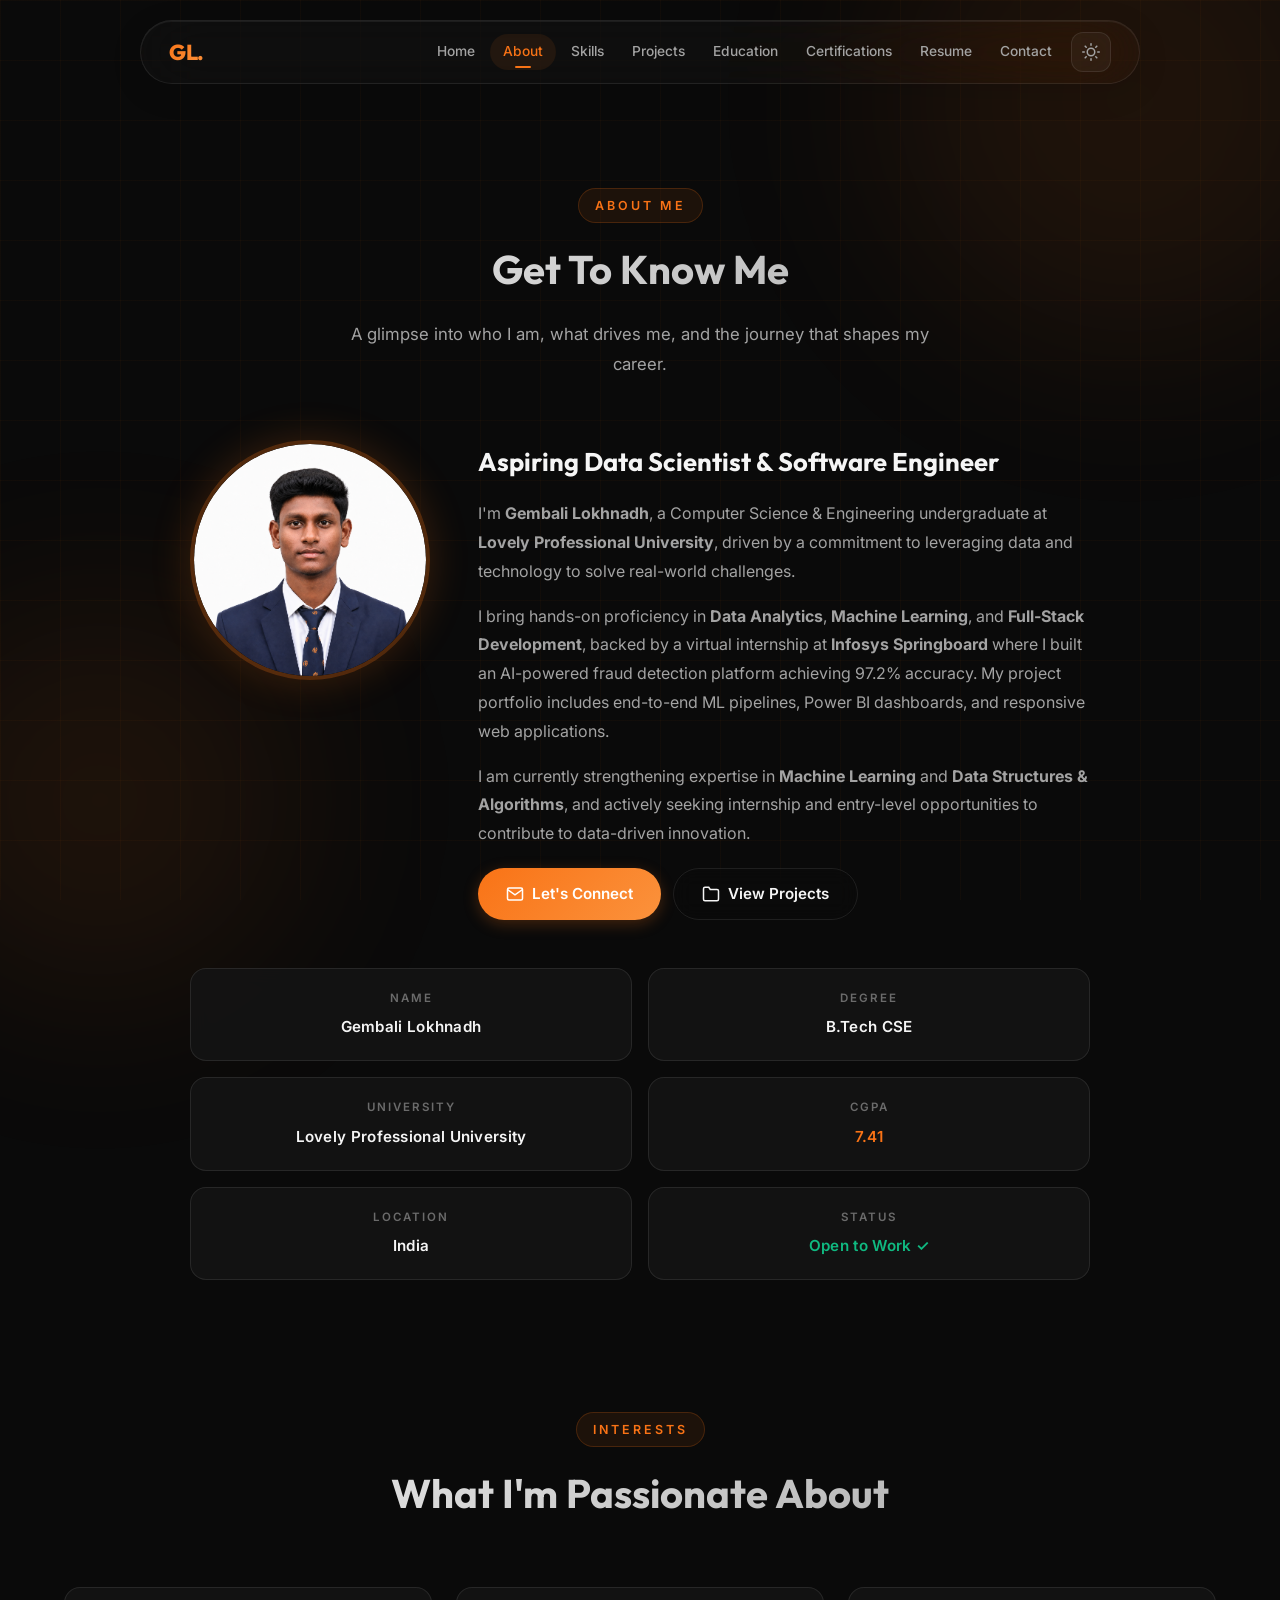
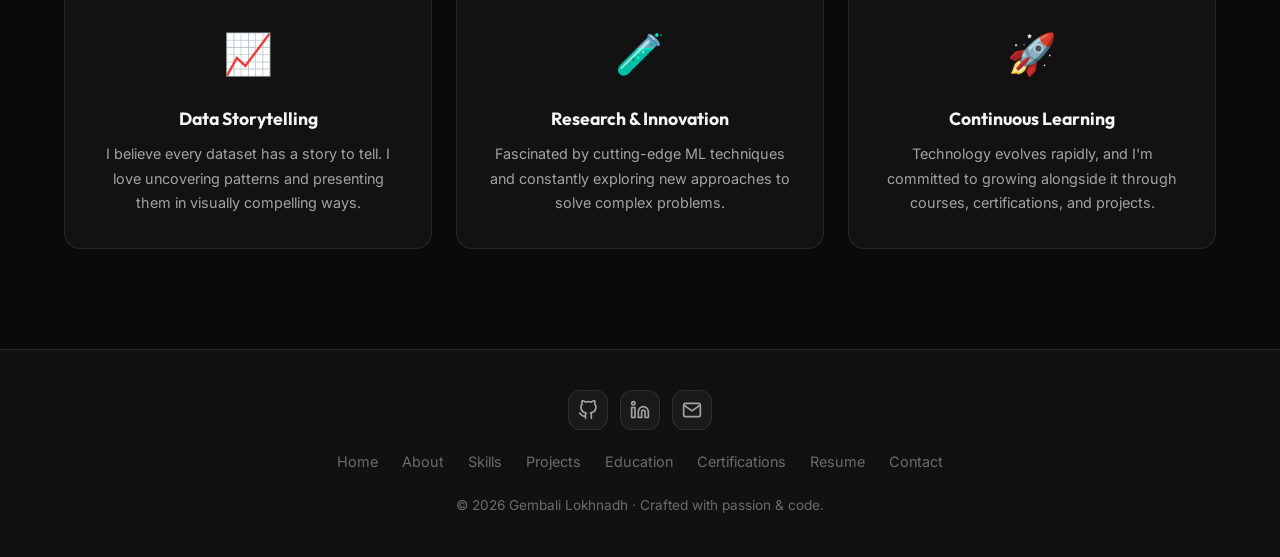
==== commit 556730c8: "Update portfolio content, skills, CGPA, and PDF resume from latest CV" ====
--- a/about.html
+++ b/about.html
@@ -85,7 +85,7 @@
             </div>
             <div class="about-detail-item">
               <div class="detail-label">CGPA</div>
-              <div class="detail-value" style="color:var(--accent);">7.13</div>
+              <div class="detail-value" style="color:var(--accent);">7.41</div>
             </div>
             <div class="about-detail-item">
               <div class="detail-label">Location</div>
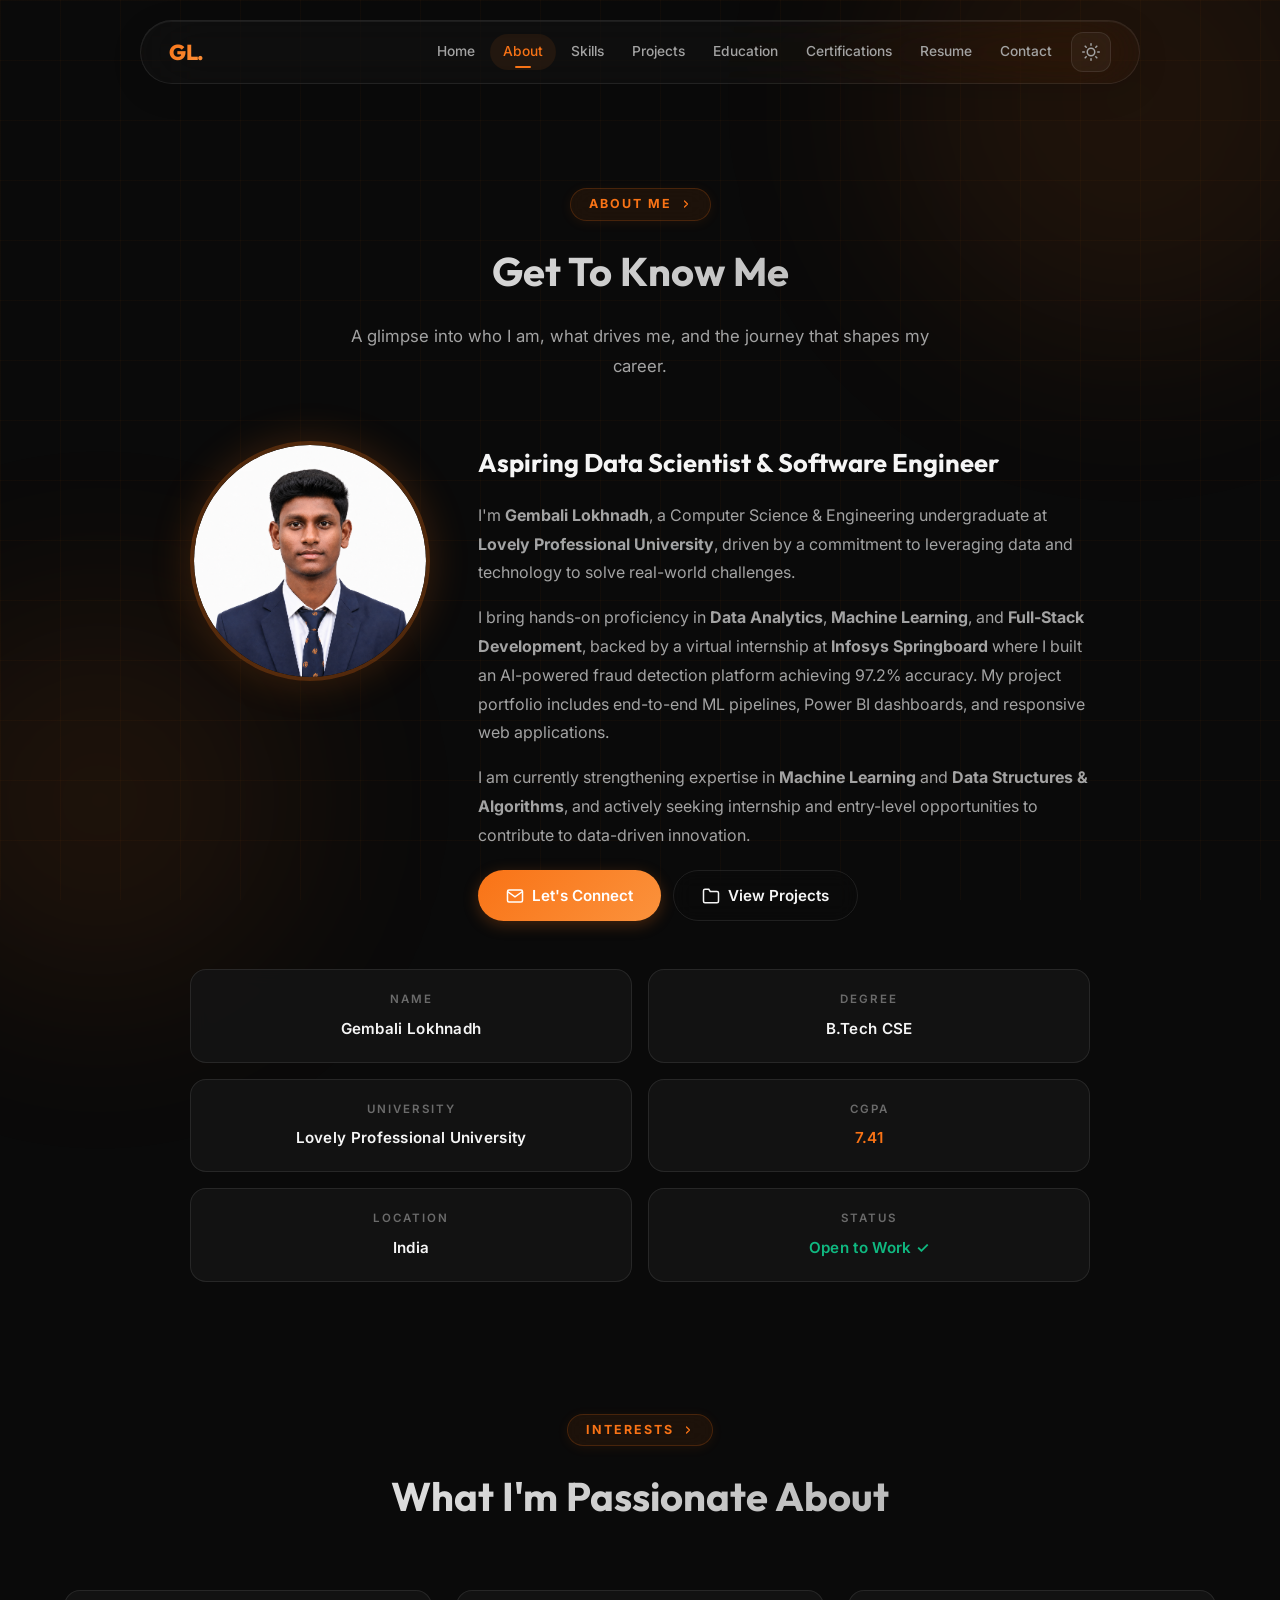
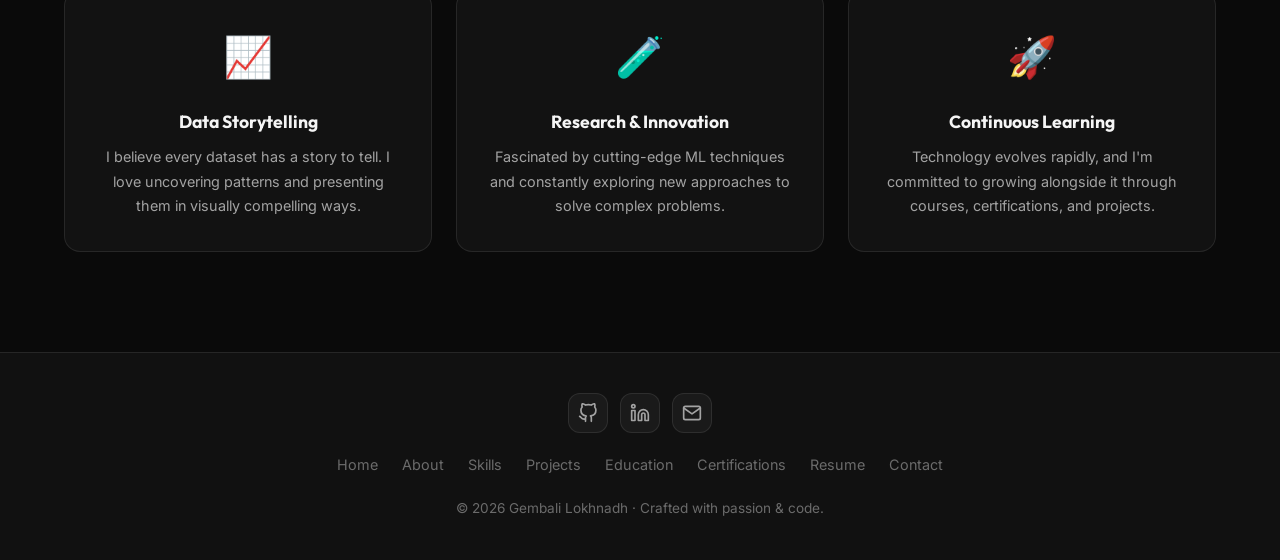
==== commit 15f65071: "Update top section heading badges with rolling text pill UI" ====
--- a/about.html
+++ b/about.html
@@ -16,7 +16,15 @@
     <section>
       <div class="container">
         <div class="section-header fade-in">
-          <span class="section-label">About Me</span>
+          <span class="section-label">
+            <span class="label-window">
+              <span class="label-copy">About Me</span>
+              <span class="label-copy label-copy--incoming" aria-hidden="true">About Me</span>
+            </span>
+            <span class="label-icon" aria-hidden="true">
+              <svg width="12" height="12" viewBox="0 0 24 24" fill="none" stroke="currentColor" stroke-width="2.5" stroke-linecap="round" stroke-linejoin="round"><path d="m9 18 6-6-6-6"/></svg>
+            </span>
+          </span>
           <h1 class="section-title">Get To Know Me</h1>
           <p class="section-subtitle">A glimpse into who I am, what drives me, and the journey that shapes my career.</p>
         </div>
@@ -104,7 +112,15 @@
     <section style="padding-top:0;">
       <div class="container">
         <div class="section-header fade-in">
-          <span class="section-label">Interests</span>
+          <span class="section-label">
+            <span class="label-window">
+              <span class="label-copy">Interests</span>
+              <span class="label-copy label-copy--incoming" aria-hidden="true">Interests</span>
+            </span>
+            <span class="label-icon" aria-hidden="true">
+              <svg width="12" height="12" viewBox="0 0 24 24" fill="none" stroke="currentColor" stroke-width="2.5" stroke-linecap="round" stroke-linejoin="round"><path d="m9 18 6-6-6-6"/></svg>
+            </span>
+          </span>
           <h2 class="section-title">What I'm Passionate About</h2>
         </div>
         <div class="grid-3 fade-in">
--- a/css/style.css
+++ b/css/style.css
@@ -363,17 +363,90 @@
 }
 
 .section-label {
-  display: inline-block;
+  display: inline-flex;
+  align-items: center;
+  justify-content: center;
+  gap: 8px;
   font-size: 0.78rem;
-  font-weight: 600;
+  font-weight: 700;
   text-transform: uppercase;
-  letter-spacing: 3px;
+  letter-spacing: 2px;
   color: var(--accent);
-  margin-bottom: 12px;
-  padding: 6px 16px;
+  margin-bottom: 16px;
+  padding: 7px 18px;
   background: var(--accent-subtle);
   border-radius: var(--radius-full);
   border: 1px solid var(--accent-border);
+  position: relative;
+  overflow: hidden;
+  user-select: none;
+  cursor: pointer;
+  backdrop-filter: blur(12px);
+  -webkit-backdrop-filter: blur(12px);
+  box-shadow: 0 2px 12px rgba(249, 115, 22, 0.08);
+  transition: all 0.3s cubic-bezier(0.338, 0.015, 0.395, 0.959);
+}
+
+.section-label:hover {
+  background: rgba(249, 115, 22, 0.16);
+  border-color: var(--accent);
+  box-shadow: 0 4px 20px var(--accent-glow);
+  transform: translateY(-2px);
+}
+
+.section-label .label-window {
+  position: relative;
+  display: block;
+  width: max-content;
+  overflow: hidden;
+  line-height: 1.35;
+}
+
+.section-label .label-copy {
+  display: block;
+  white-space: nowrap;
+  transform: translateY(0%);
+  transition: transform 0.35s cubic-bezier(0.338, 0.015, 0.395, 0.959);
+}
+
+.section-label .label-copy--incoming {
+  position: absolute;
+  inset: 0;
+  transform: translateY(-100%);
+  transition: transform 0.35s cubic-bezier(0.338, 0.015, 0.395, 0.959);
+  pointer-events: none;
+}
+
+.section-label:hover .label-copy:not(.label-copy--incoming) {
+  transform: translateY(100%);
+}
+
+.section-label:hover .label-copy--incoming {
+  transform: translateY(0%);
+}
+
+.section-label .label-icon {
+  display: inline-flex;
+  align-items: center;
+  justify-content: center;
+  color: var(--accent);
+  transition: transform 0.3s cubic-bezier(0.338, 0.015, 0.395, 0.959);
+}
+
+.section-label:hover .label-icon {
+  transform: translateX(3px);
+}
+
+@media (prefers-reduced-motion: reduce) {
+  .section-label,
+  .section-label .label-copy,
+  .section-label .label-icon {
+    transition: none !important;
+    transform: none !important;
+  }
+  .section-label .label-copy--incoming {
+    display: none !important;
+  }
 }
 
 .section-title {
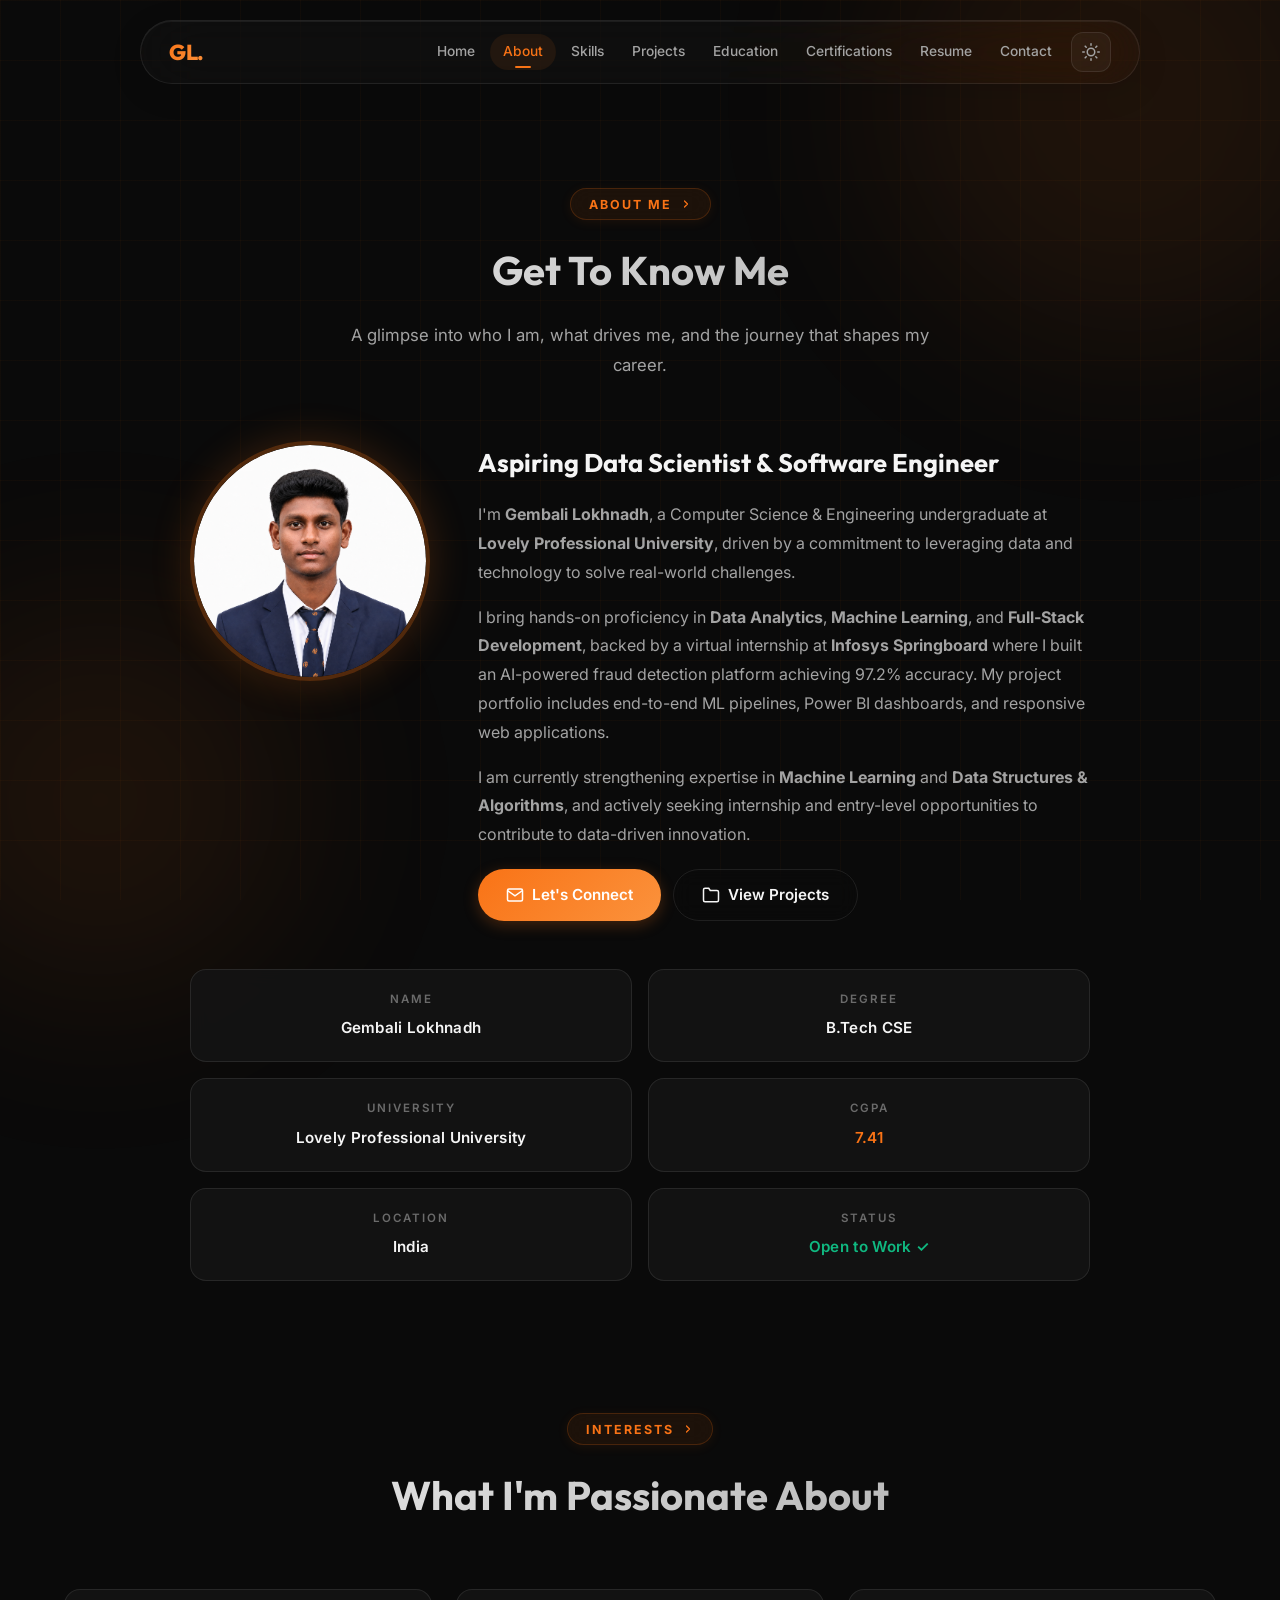
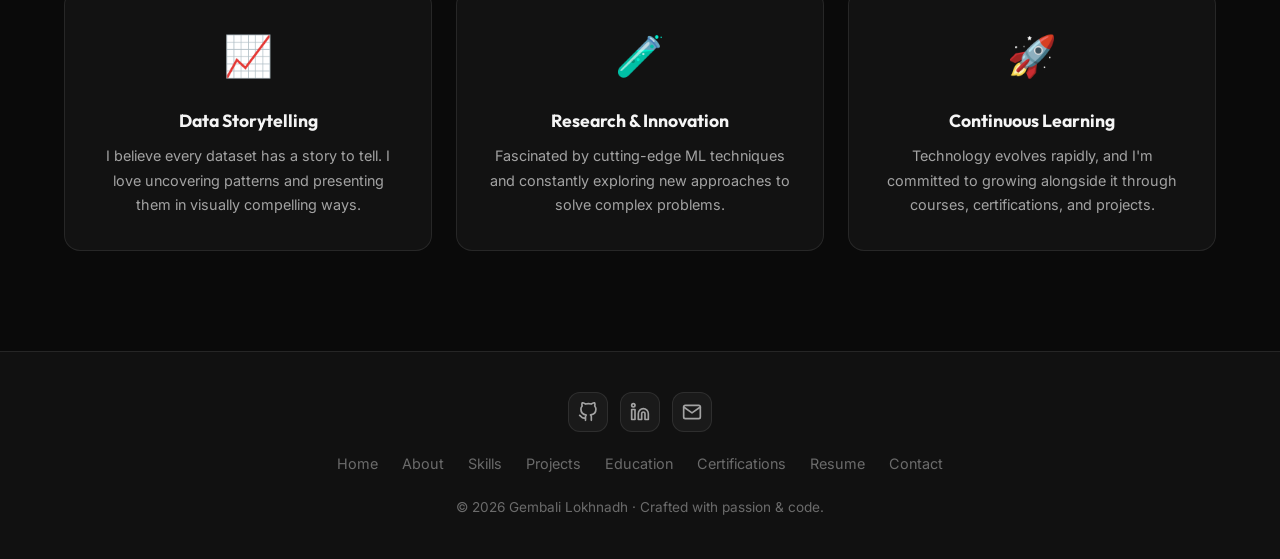
==== commit e4be990a: "Enhance rolling text animation with scroll trigger, queue logic, and cache busting" ====
--- a/about.html
+++ b/about.html
@@ -8,7 +8,7 @@
     content="Learn more about Gembali Lokhnadh - a CS undergraduate at LPU with internship experience at Infosys Springboard, specializing in Data Analytics, ML, and Web Development.">
   <title>About Me | Gembali Lokhnadh</title>
   <link rel="icon" type="image/svg+xml" href="favicon.svg">
-  <link rel="stylesheet" href="css/style.css">
+  <link rel="stylesheet" href="css/style.css?v=2.1">
 </head>
 
 <body>
@@ -148,7 +148,7 @@
   </div>
 
   <script src="js/nav.js"></script>
-  <script src="js/main.js"></script>
+  <script src="js/main.js?v=2.1"></script>
 </body>
 
 </html>
--- a/css/style.css
+++ b/css/style.css
@@ -387,8 +387,11 @@
   transition: all 0.3s cubic-bezier(0.338, 0.015, 0.395, 0.959);
 }
 
-.section-label:hover {
-  background: rgba(249, 115, 22, 0.16);
+.section-label:hover,
+.section-label:focus-visible,
+.section-label.active,
+.section-label.is-rolling {
+  background: rgba(249, 115, 22, 0.18);
   border-color: var(--accent);
   box-shadow: 0 4px 20px var(--accent-glow);
   transform: translateY(-2px);
@@ -396,15 +399,17 @@
 
 .section-label .label-window {
   position: relative;
-  display: block;
-  width: max-content;
+  display: inline-block;
+  height: 1.3em;
   overflow: hidden;
-  line-height: 1.35;
+  vertical-align: middle;
 }
 
 .section-label .label-copy {
-  display: block;
+  display: flex;
+  align-items: center;
   white-space: nowrap;
+  height: 100%;
   transform: translateY(0%);
   transition: transform 0.35s cubic-bezier(0.338, 0.015, 0.395, 0.959);
 }
@@ -417,11 +422,17 @@
   pointer-events: none;
 }
 
-.section-label:hover .label-copy:not(.label-copy--incoming) {
+.section-label:hover .label-copy:not(.label-copy--incoming),
+.section-label:focus-visible .label-copy:not(.label-copy--incoming),
+.section-label.active .label-copy:not(.label-copy--incoming),
+.section-label.is-rolling .label-copy:not(.label-copy--incoming) {
   transform: translateY(100%);
 }
 
-.section-label:hover .label-copy--incoming {
+.section-label:hover .label-copy--incoming,
+.section-label:focus-visible .label-copy--incoming,
+.section-label.active .label-copy--incoming,
+.section-label.is-rolling .label-copy--incoming {
   transform: translateY(0%);
 }
 
@@ -433,7 +444,10 @@
   transition: transform 0.3s cubic-bezier(0.338, 0.015, 0.395, 0.959);
 }
 
-.section-label:hover .label-icon {
+.section-label:hover .label-icon,
+.section-label:focus-visible .label-icon,
+.section-label.active .label-icon,
+.section-label.is-rolling .label-icon {
   transform: translateX(3px);
 }
 
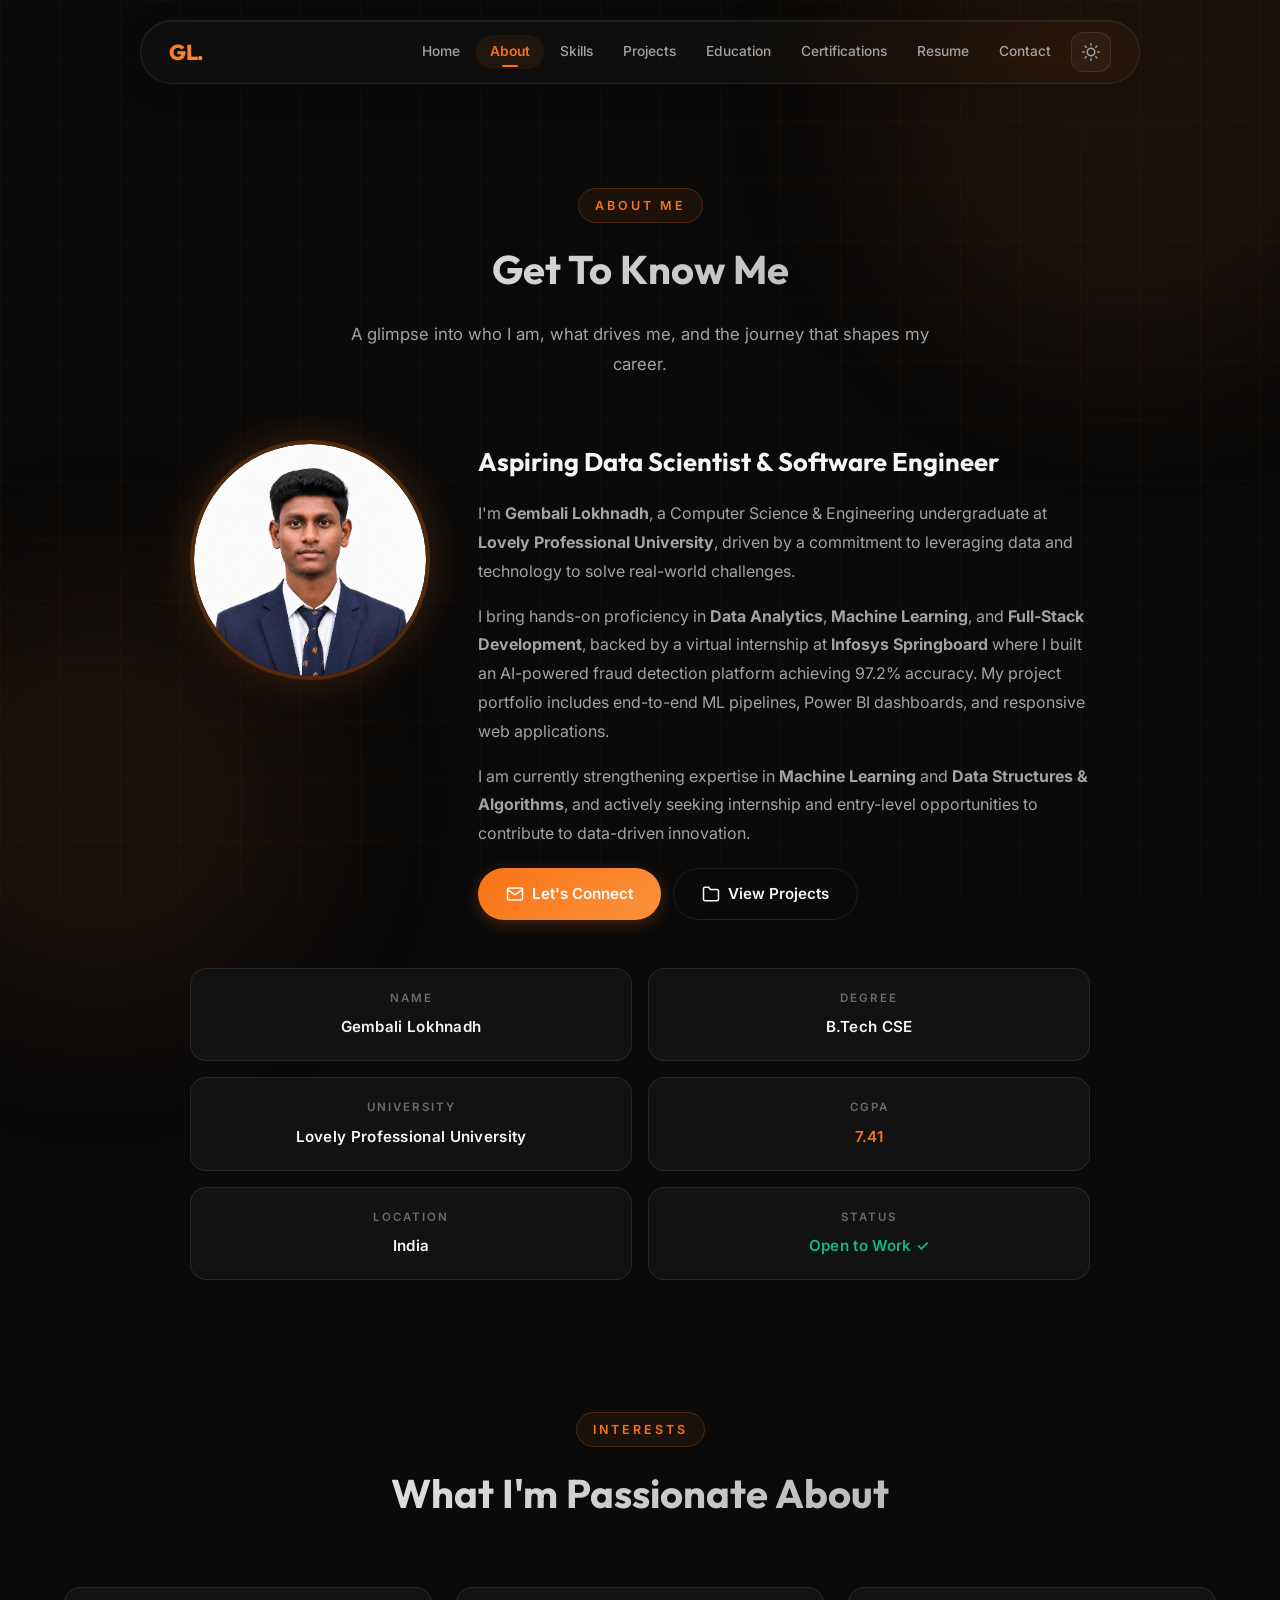
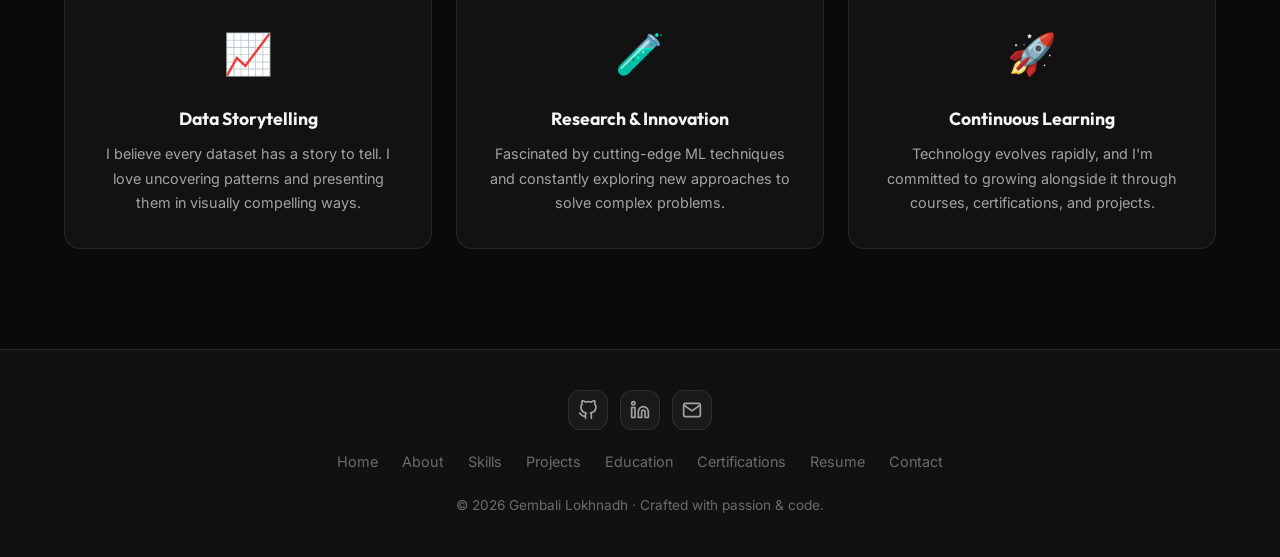
==== commit 26a6d586: "Apply rolling text transition to top navbar items on cursor hover/focus" ====
--- a/about.html
+++ b/about.html
@@ -8,7 +8,7 @@
     content="Learn more about Gembali Lokhnadh - a CS undergraduate at LPU with internship experience at Infosys Springboard, specializing in Data Analytics, ML, and Web Development.">
   <title>About Me | Gembali Lokhnadh</title>
   <link rel="icon" type="image/svg+xml" href="favicon.svg">
-  <link rel="stylesheet" href="css/style.css?v=2.1">
+  <link rel="stylesheet" href="css/style.css?v=3.0">
 </head>
 
 <body>
@@ -16,15 +16,7 @@
     <section>
       <div class="container">
         <div class="section-header fade-in">
-          <span class="section-label">
-            <span class="label-window">
-              <span class="label-copy">About Me</span>
-              <span class="label-copy label-copy--incoming" aria-hidden="true">About Me</span>
-            </span>
-            <span class="label-icon" aria-hidden="true">
-              <svg width="12" height="12" viewBox="0 0 24 24" fill="none" stroke="currentColor" stroke-width="2.5" stroke-linecap="round" stroke-linejoin="round"><path d="m9 18 6-6-6-6"/></svg>
-            </span>
-          </span>
+          <span class="section-label">About Me</span>
           <h1 class="section-title">Get To Know Me</h1>
           <p class="section-subtitle">A glimpse into who I am, what drives me, and the journey that shapes my career.</p>
         </div>
@@ -112,15 +104,7 @@
     <section style="padding-top:0;">
       <div class="container">
         <div class="section-header fade-in">
-          <span class="section-label">
-            <span class="label-window">
-              <span class="label-copy">Interests</span>
-              <span class="label-copy label-copy--incoming" aria-hidden="true">Interests</span>
-            </span>
-            <span class="label-icon" aria-hidden="true">
-              <svg width="12" height="12" viewBox="0 0 24 24" fill="none" stroke="currentColor" stroke-width="2.5" stroke-linecap="round" stroke-linejoin="round"><path d="m9 18 6-6-6-6"/></svg>
-            </span>
-          </span>
+          <span class="section-label">Interests</span>
           <h2 class="section-title">What I'm Passionate About</h2>
         </div>
         <div class="grid-3 fade-in">
@@ -147,8 +131,8 @@
 
   </div>
 
-  <script src="js/nav.js"></script>
-  <script src="js/main.js?v=2.1"></script>
+  <script src="js/nav.js?v=3.0"></script>
+  <script src="js/main.js?v=3.0"></script>
 </body>
 
 </html>
--- a/css/style.css
+++ b/css/style.css
@@ -263,31 +263,94 @@
 }
 
 .nav-links a {
-  padding: 6px 13px;
+  padding: 8px 14px;
   font-size: 0.86rem;
   font-weight: 500;
   color: var(--text-secondary);
   border-radius: var(--radius-full);
-  transition: all var(--transition-normal);
+  transition: color 0.25s ease, background 0.25s ease;
   position: relative;
   white-space: nowrap;
-}
-
-.nav-links a:hover { color: var(--text-primary); background: var(--bg-glass); }
+  display: inline-flex;
+  align-items: center;
+  justify-content: center;
+  overflow: hidden;
+  text-decoration: none;
+}
+
+.nav-links a:hover,
+.nav-links a.hover-active {
+  color: var(--text-primary);
+  background: var(--bg-glass);
+}
 
 .nav-links a.active {
   color: var(--accent);
   background: var(--accent-subtle);
+  font-weight: 600;
 }
 
 .nav-links a.active::after {
   content: '';
   position: absolute;
-  bottom: 2px; left: 50%;
+  bottom: 2px;
+  left: 50%;
   transform: translateX(-50%);
-  width: 16px; height: 2px;
+  width: 16px;
+  height: 2px;
   background: var(--accent);
   border-radius: 2px;
+}
+
+/* Rolling text on navbar items */
+.nav-label-window {
+  position: relative;
+  display: inline-flex;
+  align-items: center;
+  justify-content: center;
+  height: 1.3em;
+  overflow: hidden;
+  vertical-align: middle;
+}
+
+.nav-label-copy {
+  display: flex;
+  align-items: center;
+  justify-content: center;
+  white-space: nowrap;
+  height: 100%;
+  transform: translateY(0%);
+  transition: transform 0.3s cubic-bezier(0.338, 0.015, 0.395, 0.959);
+}
+
+.nav-label-copy--incoming {
+  position: absolute;
+  inset: 0;
+  transform: translateY(-100%);
+  transition: transform 0.3s cubic-bezier(0.338, 0.015, 0.395, 0.959);
+  pointer-events: none;
+}
+
+.nav-links a:hover .nav-label-copy:not(.nav-label-copy--incoming),
+.nav-links a.hover-active .nav-label-copy:not(.nav-label-copy--incoming),
+.nav-links a:focus-visible .nav-label-copy:not(.nav-label-copy--incoming) {
+  transform: translateY(100%);
+}
+
+.nav-links a:hover .nav-label-copy--incoming,
+.nav-links a.hover-active .nav-label-copy--incoming,
+.nav-links a:focus-visible .nav-label-copy--incoming {
+  transform: translateY(0%);
+}
+
+@media (prefers-reduced-motion: reduce) {
+  .nav-label-copy {
+    transition: none !important;
+    transform: none !important;
+  }
+  .nav-label-copy--incoming {
+    display: none !important;
+  }
 }
 
 /* ========== THEME TOGGLE BUTTON ========== */
@@ -363,104 +426,17 @@
 }
 
 .section-label {
-  display: inline-flex;
-  align-items: center;
-  justify-content: center;
-  gap: 8px;
+  display: inline-block;
   font-size: 0.78rem;
-  font-weight: 700;
+  font-weight: 600;
   text-transform: uppercase;
-  letter-spacing: 2px;
+  letter-spacing: 3px;
   color: var(--accent);
-  margin-bottom: 16px;
-  padding: 7px 18px;
+  margin-bottom: 12px;
+  padding: 6px 16px;
   background: var(--accent-subtle);
   border-radius: var(--radius-full);
   border: 1px solid var(--accent-border);
-  position: relative;
-  overflow: hidden;
-  user-select: none;
-  cursor: pointer;
-  backdrop-filter: blur(12px);
-  -webkit-backdrop-filter: blur(12px);
-  box-shadow: 0 2px 12px rgba(249, 115, 22, 0.08);
-  transition: all 0.3s cubic-bezier(0.338, 0.015, 0.395, 0.959);
-}
-
-.section-label:hover,
-.section-label:focus-visible,
-.section-label.active,
-.section-label.is-rolling {
-  background: rgba(249, 115, 22, 0.18);
-  border-color: var(--accent);
-  box-shadow: 0 4px 20px var(--accent-glow);
-  transform: translateY(-2px);
-}
-
-.section-label .label-window {
-  position: relative;
-  display: inline-block;
-  height: 1.3em;
-  overflow: hidden;
-  vertical-align: middle;
-}
-
-.section-label .label-copy {
-  display: flex;
-  align-items: center;
-  white-space: nowrap;
-  height: 100%;
-  transform: translateY(0%);
-  transition: transform 0.35s cubic-bezier(0.338, 0.015, 0.395, 0.959);
-}
-
-.section-label .label-copy--incoming {
-  position: absolute;
-  inset: 0;
-  transform: translateY(-100%);
-  transition: transform 0.35s cubic-bezier(0.338, 0.015, 0.395, 0.959);
-  pointer-events: none;
-}
-
-.section-label:hover .label-copy:not(.label-copy--incoming),
-.section-label:focus-visible .label-copy:not(.label-copy--incoming),
-.section-label.active .label-copy:not(.label-copy--incoming),
-.section-label.is-rolling .label-copy:not(.label-copy--incoming) {
-  transform: translateY(100%);
-}
-
-.section-label:hover .label-copy--incoming,
-.section-label:focus-visible .label-copy--incoming,
-.section-label.active .label-copy--incoming,
-.section-label.is-rolling .label-copy--incoming {
-  transform: translateY(0%);
-}
-
-.section-label .label-icon {
-  display: inline-flex;
-  align-items: center;
-  justify-content: center;
-  color: var(--accent);
-  transition: transform 0.3s cubic-bezier(0.338, 0.015, 0.395, 0.959);
-}
-
-.section-label:hover .label-icon,
-.section-label:focus-visible .label-icon,
-.section-label.active .label-icon,
-.section-label.is-rolling .label-icon {
-  transform: translateX(3px);
-}
-
-@media (prefers-reduced-motion: reduce) {
-  .section-label,
-  .section-label .label-copy,
-  .section-label .label-icon {
-    transition: none !important;
-    transform: none !important;
-  }
-  .section-label .label-copy--incoming {
-    display: none !important;
-  }
 }
 
 .section-title {
